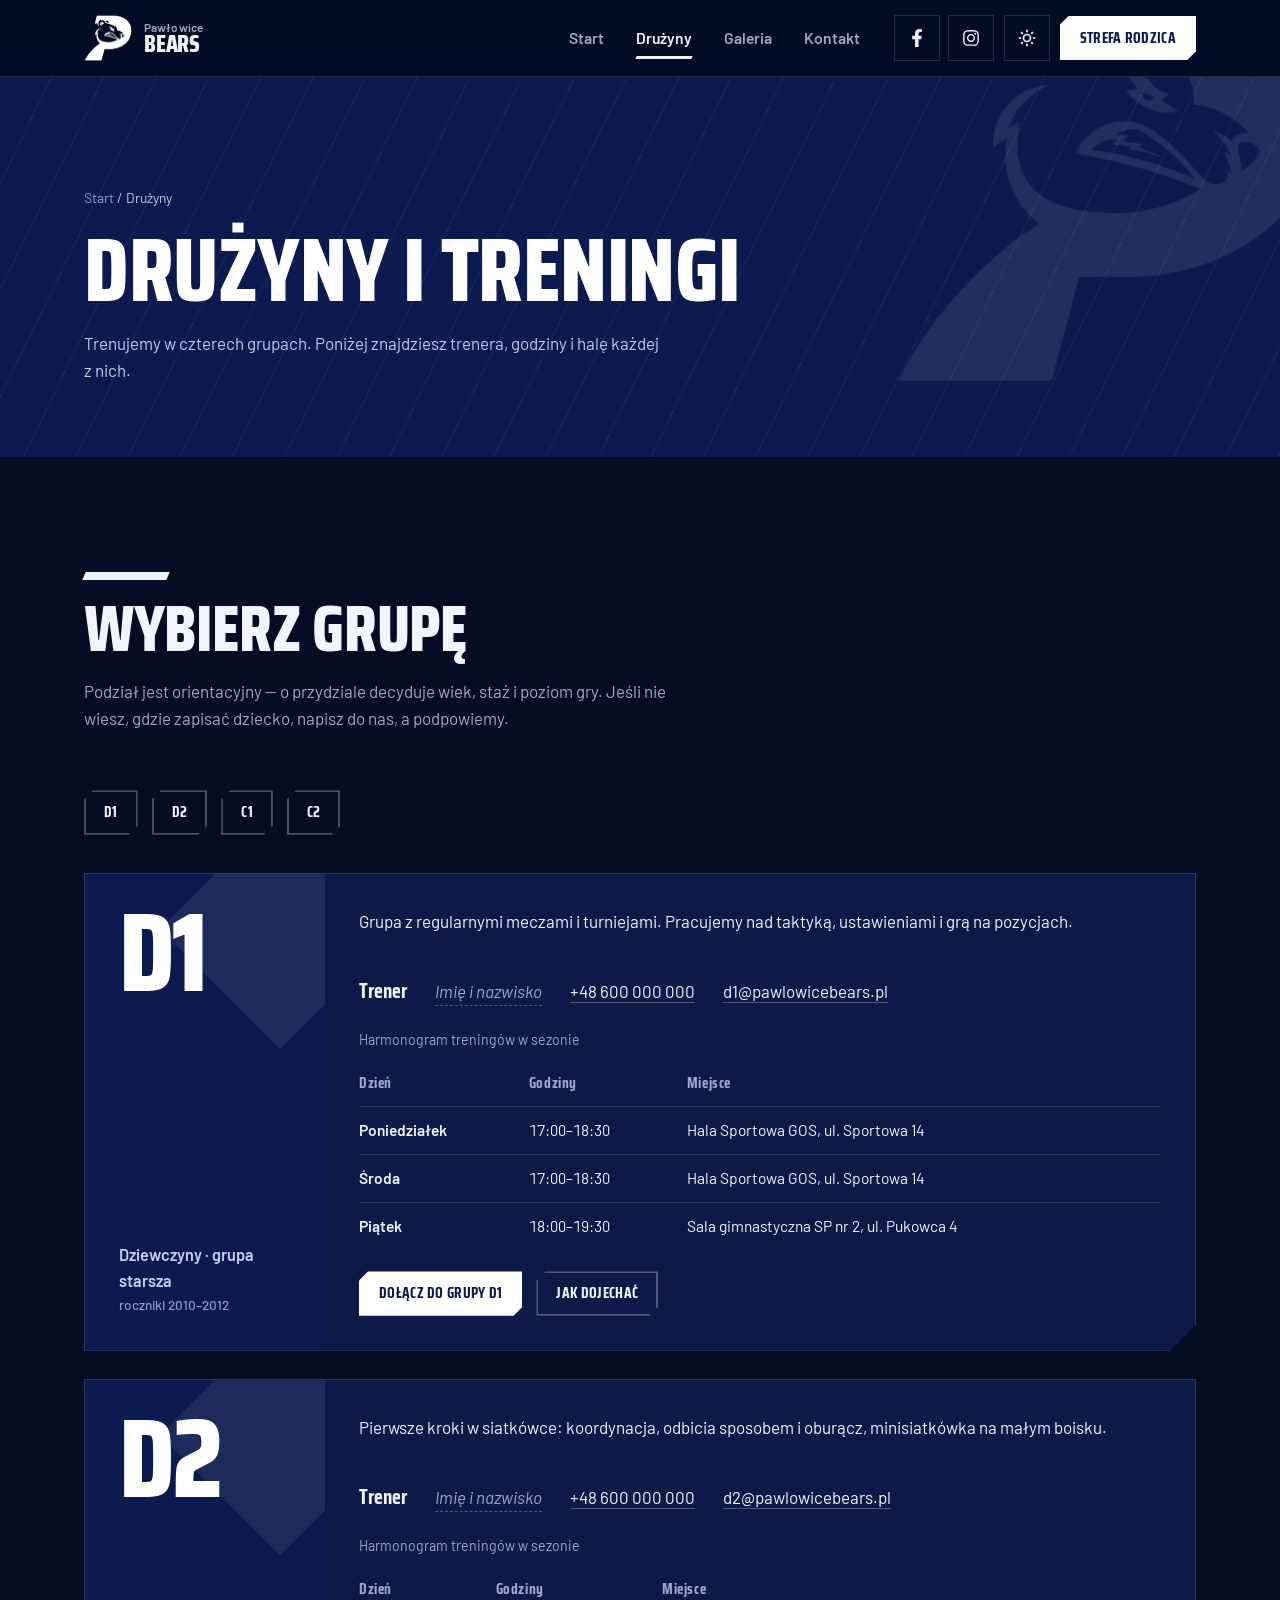
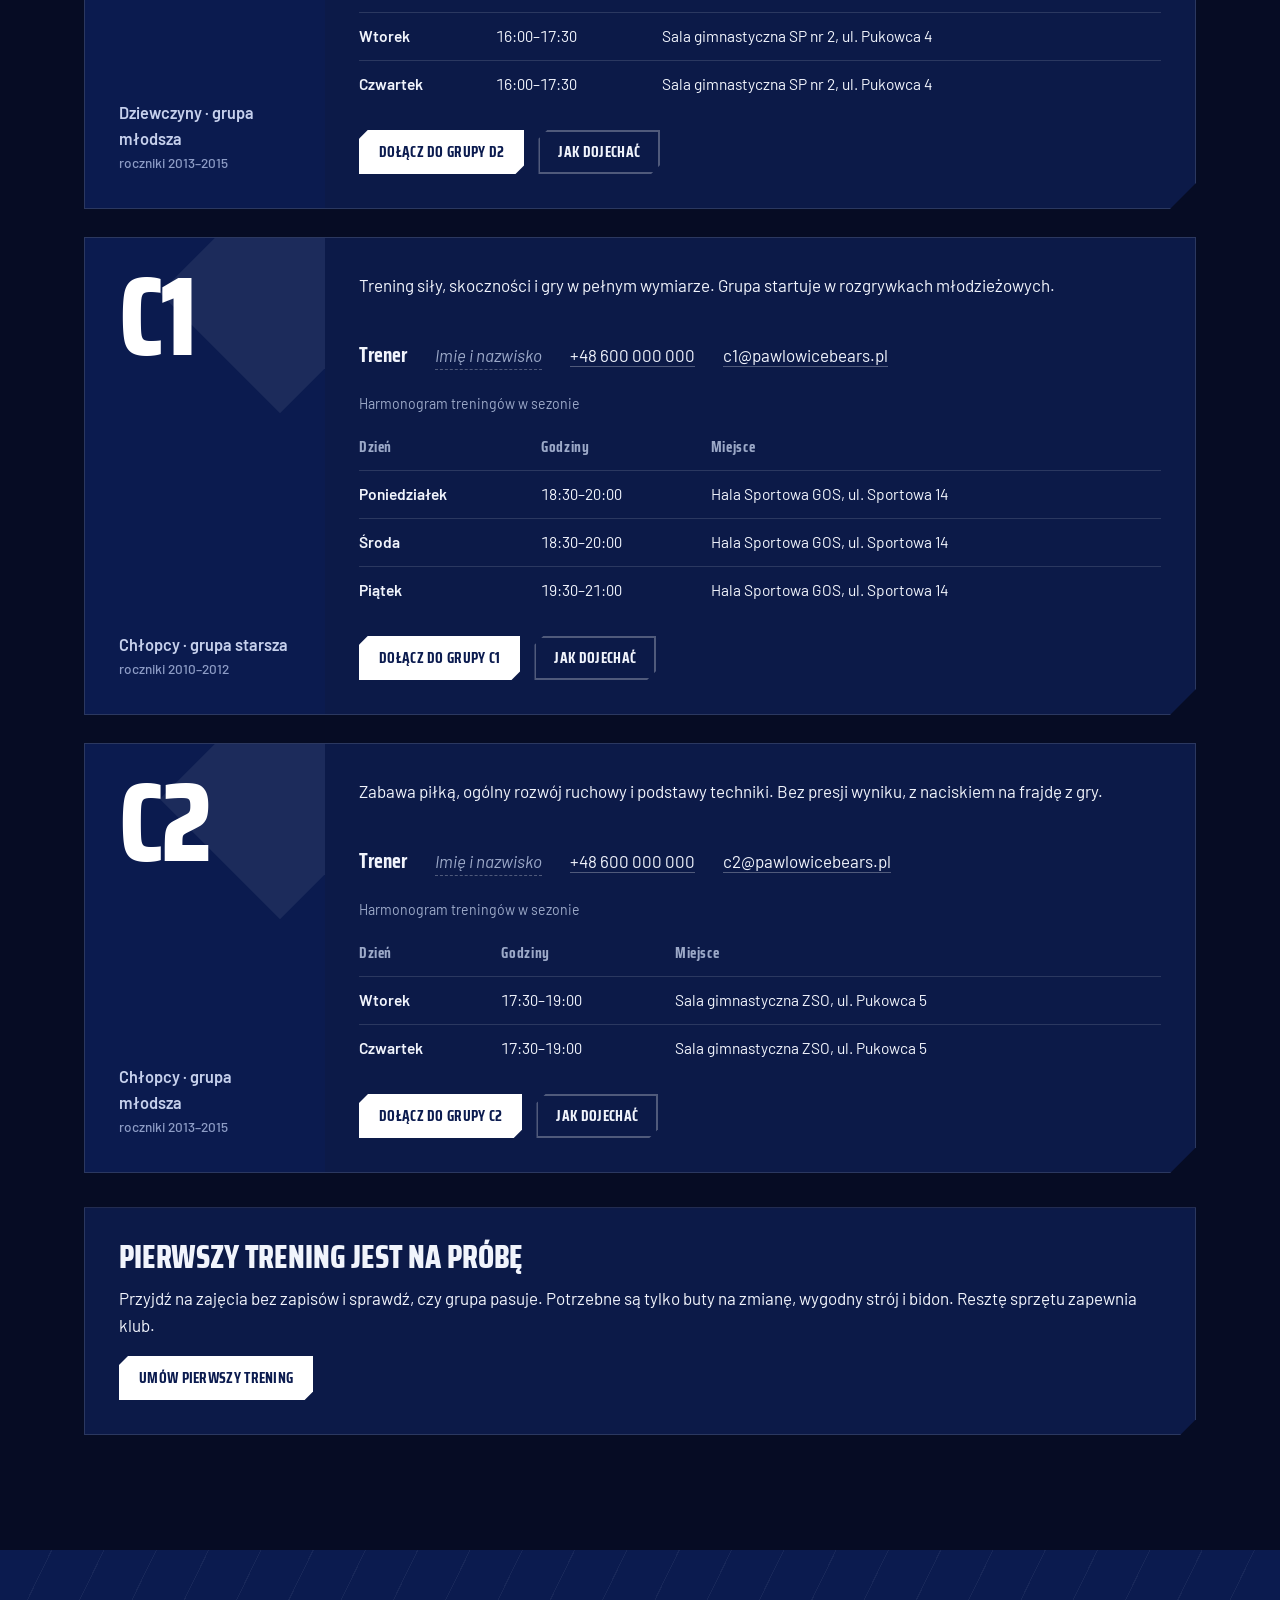
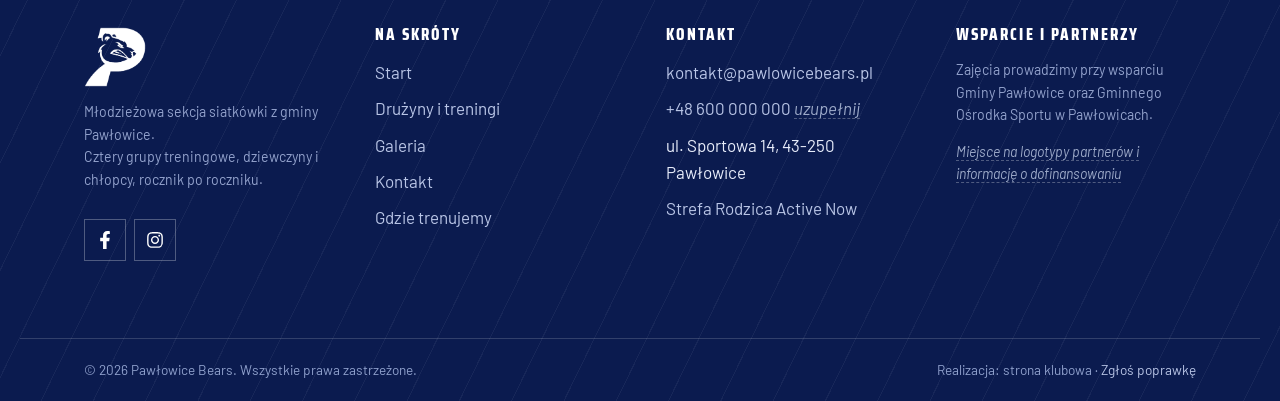
==== druzyny.html @ 210d3157 "first commit" ====
<!doctype html>
<html lang="pl" data-theme="dark">
<head>
<meta charset="utf-8">
<meta name="viewport" content="width=device-width, initial-scale=1, viewport-fit=cover">
<title>Drużyny i treningi — Pawłowice Bears</title>
<meta name="description" content="Harmonogram treningów grup D1, D2, C1 i C2 oraz kontakt do trenerów.">
<meta name="theme-color" content="#0B1B4F">
<link rel="icon" href="assets/logo-navy.png">
<link rel="preconnect" href="https://fonts.googleapis.com">
<link rel="preconnect" href="https://fonts.gstatic.com" crossorigin>
<link href="https://fonts.googleapis.com/css2?family=Saira+Condensed:wght@600;700;800&family=Barlow:wght@400;500;600;700&display=swap" rel="stylesheet">
<link rel="stylesheet" href="assets/style.css">
<script>
  /* motyw ustawiany przed renderem, żeby uniknąć mignięcia */
  try {
    var t = localStorage.getItem('bears-theme');
    document.documentElement.setAttribute('data-theme', t === 'light' ? 'light' : 'dark');
  } catch (e) {}
</script>

</head>
<body>
<a class="btn btn--solid visually-hidden" href="#tresc">Przejdź do treści</a>
<header class="topbar">
  <div class="shell topbar__in">
    <a class="brand" href="index.html">
      <img class="is-white" src="assets/logo-white.png" alt="" width="42" height="41">
      <img class="is-navy" src="assets/logo-navy.png" alt="" width="42" height="41">
      <span class="brand__name"><span>Pawłowice</span>Bears</span>
    </a>

    <nav class="nav" id="glowna-nawigacja" aria-label="Nawigacja główna">
      <a href="index.html">Start</a>
      <a href="druzyny.html" aria-current="page">Drużyny</a>
      <a href="galeria.html">Galeria</a>
      <a href="kontakt.html">Kontakt</a>
      <a class="btn btn--solid btn--sm" href="https://activenow.pl/" target="_blank" rel="noopener">Strefa Rodzica</a>
    </nav>

    <div class="topbar__tools">
      <div class="socials">
        <a href="https://www.facebook.com/pawlowicebears" aria-label="Facebook klubu" target="_blank" rel="noopener"><svg viewBox="0 0 320 512" aria-hidden="true"><path d="M279.14 288l14.22-92.66h-88.91v-60.13c0-25.35 12.42-50.06 52.24-50.06h40.42V6.26S260.43 0 225.36 0c-73.22 0-121.08 44.38-121.08 124.72v70.62H22.89V288h81.39v224h100.17V288z"/></svg></a>
        <a href="https://www.instagram.com/pawlowicebears" aria-label="Instagram klubu" target="_blank" rel="noopener"><svg viewBox="0 0 448 512" aria-hidden="true"><path d="M224.1 141c-63.6 0-114.9 51.3-114.9 114.9s51.3 114.9 114.9 114.9S339 319.5 339 255.9 287.7 141 224.1 141zm0 189.6c-41.1 0-74.7-33.5-74.7-74.7s33.5-74.7 74.7-74.7 74.7 33.5 74.7 74.7-33.6 74.7-74.7 74.7zm146.4-194.3c0 14.9-12 26.8-26.8 26.8-14.9 0-26.8-12-26.8-26.8s12-26.8 26.8-26.8 26.8 12 26.8 26.8zm76.1 27.2c-1.7-35.9-9.9-67.7-36.2-93.9-26.2-26.2-58-34.4-93.9-36.2-37-2.1-147.9-2.1-184.9 0-35.8 1.7-67.6 9.9-93.9 36.1s-34.4 58-36.2 93.9-2.1 147.9 0 184.9c1.7 35.9 9.9 67.7 36.2 93.9s58 34.4 93.9 36.2c37 2.1 147.9 2.1 184.9 0 35.9-1.7 67.7-9.9 93.9-36.226.2-26.2 34.4-58 36.2-93.9 2.1-37 2.1-147.8 0-184.8zM398.8 388c-7.8 19.6-22.9 34.7-42.6 42.6-29.5 11.7-99.5 9-132.1 9s-102.7 2.6-132.1-9c-19.6-7.8-34.7-22.9-42.6-42.6-11.7-29.5-9-99.5-9-132.1s-2.6-102.7 9-132.1c7.8-19.6 22.9-34.7 42.6-42.6 29.5-11.7 99.5-9 132.1-9s102.7-2.6 132.1 9c19.6 7.8 34.7 22.9 42.6 42.6 11.7 29.5 9 99.5 9 132.1s2.7 102.7-9 132.1z"/></svg></a>
      </div>

      <button class="theme-toggle" data-theme-toggle aria-pressed="false" aria-label="Włącz motyw jasny">
        <svg class="ico-sun" viewBox="0 0 24 24" fill="none" stroke="currentColor" stroke-width="2" aria-hidden="true">
          <circle cx="12" cy="12" r="4.2"/><path d="M12 2v3M12 19v3M2 12h3M19 12h3M4.9 4.9l2.1 2.1M17 17l2.1 2.1M19.1 4.9L17 7M7 17l-2.1 2.1"/>
        </svg>
        <svg class="ico-moon" viewBox="0 0 24 24" fill="none" stroke="currentColor" stroke-width="2" aria-hidden="true">
          <path d="M20 14.2A8.2 8.2 0 0 1 9.8 4 8.4 8.4 0 1 0 20 14.2z"/>
        </svg>
      </button>

      <!-- UZUPEŁNIJ: docelowy adres logowania klubu w Active Now -->
      <a class="btn btn--solid btn--sm" href="https://activenow.pl/" target="_blank" rel="noopener">Strefa Rodzica</a>

      <button class="burger" data-burger aria-expanded="false" aria-controls="glowna-nawigacja" aria-label="Menu">
        <span></span>
      </button>
    </div>
  </div>
</header>
<!--PAGE:start-->
<main id="tresc">

<section class="pagehead court">
  <img class="pagehead__mark" src="assets/logo-white.png" alt="" aria-hidden="true">
  <div class="shell pagehead__in">
    <p class="crumbs"><a href="index.html">Start</a> / Drużyny</p>
    <h1>Drużyny i treningi</h1>
    <p>Trenujemy w czterech grupach. Poniżej znajdziesz trenera, godziny i halę każdej z nich.</p>
  </div>
</section>

<section class="section">
  <div class="shell">
    <div class="head">
      <div class="head__bar"></div>
      <h2>Wybierz grupę</h2>
      <p>Podział jest orientacyjny — o przydziale decyduje wiek, staż i poziom gry. Jeśli nie wiesz, gdzie zapisać dziecko, napisz do nas, a podpowiemy.</p>
    </div>

    <div class="btn-row" style="margin-bottom:38px">
      <a class="btn btn--ghost btn--sm" href="#d1">D1</a>
      <a class="btn btn--ghost btn--sm" href="#d2">D2</a>
      <a class="btn btn--ghost btn--sm" href="#c1">C1</a>
      <a class="btn btn--ghost btn--sm" href="#c2">C2</a>
    </div>

<article class="team" id="d1">
  <div class="team__id">
    <span class="team__code">D1</span>
    <span class="team__who">Dziewczyny · grupa starsza<small>roczniki 2010–2012</small></span>
  </div>
  <div class="team__body">
    <p>Grupa z regularnymi meczami i turniejami. Pracujemy nad taktyką, ustawieniami i grą na pozycjach.</p>

    <div class="coach">
      <strong>Trener</strong>
      <!-- UZUPEŁNIJ: imię i nazwisko oraz dane kontaktowe trenera grupy D1 -->
      <span class="tbd">Imię i nazwisko</span>
      <a href="tel:+48600000000">+48 600 000 000</a>
      <a href="mailto:d1@pawlowicebears.pl">d1@pawlowicebears.pl</a>
    </div>

    <table class="sched">
      <caption>Harmonogram treningów w sezonie</caption>
      <thead>
        <tr><th scope="col">Dzień</th><th scope="col">Godziny</th><th scope="col">Miejsce</th></tr>
      </thead>
      <tbody>
          <tr><td>Poniedziałek</td><td>17:00–18:30</td><td>Hala Sportowa GOS, ul. Sportowa 14</td></tr>
          <tr><td>Środa</td><td>17:00–18:30</td><td>Hala Sportowa GOS, ul. Sportowa 14</td></tr>
          <tr><td>Piątek</td><td>18:00–19:30</td><td>Sala gimnastyczna SP nr 2, ul. Pukowca 4</td></tr>
      </tbody>
    </table>

    <div class="btn-row">
      <a class="btn btn--solid btn--sm" href="kontakt.html?grupa=D1#zapisy">Dołącz do grupy D1</a>
      <a class="btn btn--ghost btn--sm" href="kontakt.html#hale">Jak dojechać</a>
    </div>
  </div>
</article>

<article class="team" id="d2">
  <div class="team__id">
    <span class="team__code">D2</span>
    <span class="team__who">Dziewczyny · grupa młodsza<small>roczniki 2013–2015</small></span>
  </div>
  <div class="team__body">
    <p>Pierwsze kroki w siatkówce: koordynacja, odbicia sposobem i oburącz, minisiatkówka na małym boisku.</p>

    <div class="coach">
      <strong>Trener</strong>
      <!-- UZUPEŁNIJ: imię i nazwisko oraz dane kontaktowe trenera grupy D2 -->
      <span class="tbd">Imię i nazwisko</span>
      <a href="tel:+48600000000">+48 600 000 000</a>
      <a href="mailto:d2@pawlowicebears.pl">d2@pawlowicebears.pl</a>
    </div>

    <table class="sched">
      <caption>Harmonogram treningów w sezonie</caption>
      <thead>
        <tr><th scope="col">Dzień</th><th scope="col">Godziny</th><th scope="col">Miejsce</th></tr>
      </thead>
      <tbody>
          <tr><td>Wtorek</td><td>16:00–17:30</td><td>Sala gimnastyczna SP nr 2, ul. Pukowca 4</td></tr>
          <tr><td>Czwartek</td><td>16:00–17:30</td><td>Sala gimnastyczna SP nr 2, ul. Pukowca 4</td></tr>
      </tbody>
    </table>

    <div class="btn-row">
      <a class="btn btn--solid btn--sm" href="kontakt.html?grupa=D2#zapisy">Dołącz do grupy D2</a>
      <a class="btn btn--ghost btn--sm" href="kontakt.html#hale">Jak dojechać</a>
    </div>
  </div>
</article>

<article class="team" id="c1">
  <div class="team__id">
    <span class="team__code">C1</span>
    <span class="team__who">Chłopcy · grupa starsza<small>roczniki 2010–2012</small></span>
  </div>
  <div class="team__body">
    <p>Trening siły, skoczności i gry w pełnym wymiarze. Grupa startuje w rozgrywkach młodzieżowych.</p>

    <div class="coach">
      <strong>Trener</strong>
      <!-- UZUPEŁNIJ: imię i nazwisko oraz dane kontaktowe trenera grupy C1 -->
      <span class="tbd">Imię i nazwisko</span>
      <a href="tel:+48600000000">+48 600 000 000</a>
      <a href="mailto:c1@pawlowicebears.pl">c1@pawlowicebears.pl</a>
    </div>

    <table class="sched">
      <caption>Harmonogram treningów w sezonie</caption>
      <thead>
        <tr><th scope="col">Dzień</th><th scope="col">Godziny</th><th scope="col">Miejsce</th></tr>
      </thead>
      <tbody>
          <tr><td>Poniedziałek</td><td>18:30–20:00</td><td>Hala Sportowa GOS, ul. Sportowa 14</td></tr>
          <tr><td>Środa</td><td>18:30–20:00</td><td>Hala Sportowa GOS, ul. Sportowa 14</td></tr>
          <tr><td>Piątek</td><td>19:30–21:00</td><td>Hala Sportowa GOS, ul. Sportowa 14</td></tr>
      </tbody>
    </table>

    <div class="btn-row">
      <a class="btn btn--solid btn--sm" href="kontakt.html?grupa=C1#zapisy">Dołącz do grupy C1</a>
      <a class="btn btn--ghost btn--sm" href="kontakt.html#hale">Jak dojechać</a>
    </div>
  </div>
</article>

<article class="team" id="c2">
  <div class="team__id">
    <span class="team__code">C2</span>
    <span class="team__who">Chłopcy · grupa młodsza<small>roczniki 2013–2015</small></span>
  </div>
  <div class="team__body">
    <p>Zabawa piłką, ogólny rozwój ruchowy i podstawy techniki. Bez presji wyniku, z naciskiem na frajdę z gry.</p>

    <div class="coach">
      <strong>Trener</strong>
      <!-- UZUPEŁNIJ: imię i nazwisko oraz dane kontaktowe trenera grupy C2 -->
      <span class="tbd">Imię i nazwisko</span>
      <a href="tel:+48600000000">+48 600 000 000</a>
      <a href="mailto:c2@pawlowicebears.pl">c2@pawlowicebears.pl</a>
    </div>

    <table class="sched">
      <caption>Harmonogram treningów w sezonie</caption>
      <thead>
        <tr><th scope="col">Dzień</th><th scope="col">Godziny</th><th scope="col">Miejsce</th></tr>
      </thead>
      <tbody>
          <tr><td>Wtorek</td><td>17:30–19:00</td><td>Sala gimnastyczna ZSO, ul. Pukowca 5</td></tr>
          <tr><td>Czwartek</td><td>17:30–19:00</td><td>Sala gimnastyczna ZSO, ul. Pukowca 5</td></tr>
      </tbody>
    </table>

    <div class="btn-row">
      <a class="btn btn--solid btn--sm" href="kontakt.html?grupa=C2#zapisy">Dołącz do grupy C2</a>
      <a class="btn btn--ghost btn--sm" href="kontakt.html#hale">Jak dojechać</a>
    </div>
  </div>
</article>

    <div class="card" style="margin-top:34px">
      <h3>Pierwszy trening jest na próbę</h3>
      <p>Przyjdź na zajęcia bez zapisów i sprawdź, czy grupa pasuje. Potrzebne są tylko buty na zmianę, wygodny strój i bidon. Resztę sprzętu zapewnia klub.</p>
      <div class="btn-row" style="margin-top:6px">
        <a class="btn btn--solid btn--sm" href="kontakt.html#zapisy">Umów pierwszy trening</a>
      </div>
    </div>
  </div>
</section>

</main>
<!--PAGE:end-->
<footer class="foot court">
  <div class="shell foot__in">
    <div class="foot__brand">
      <img src="assets/logo-white.png" alt="Logo Pawłowice Bears" width="62" height="60">
      <p class="foot__note">Młodzieżowa sekcja siatkówki z gminy Pawłowice.<br>Cztery grupy treningowe, dziewczyny i chłopcy, rocznik po roczniku.</p>
      <div class="socials">
        <a href="https://www.facebook.com/pawlowicebears" aria-label="Facebook klubu" target="_blank" rel="noopener"><svg viewBox="0 0 320 512" aria-hidden="true"><path d="M279.14 288l14.22-92.66h-88.91v-60.13c0-25.35 12.42-50.06 52.24-50.06h40.42V6.26S260.43 0 225.36 0c-73.22 0-121.08 44.38-121.08 124.72v70.62H22.89V288h81.39v224h100.17V288z"/></svg></a>
        <a href="https://www.instagram.com/pawlowicebears" aria-label="Instagram klubu" target="_blank" rel="noopener"><svg viewBox="0 0 448 512" aria-hidden="true"><path d="M224.1 141c-63.6 0-114.9 51.3-114.9 114.9s51.3 114.9 114.9 114.9S339 319.5 339 255.9 287.7 141 224.1 141zm0 189.6c-41.1 0-74.7-33.5-74.7-74.7s33.5-74.7 74.7-74.7 74.7 33.5 74.7 74.7-33.6 74.7-74.7 74.7zm146.4-194.3c0 14.9-12 26.8-26.8 26.8-14.9 0-26.8-12-26.8-26.8s12-26.8 26.8-26.8 26.8 12 26.8 26.8zm76.1 27.2c-1.7-35.9-9.9-67.7-36.2-93.9-26.2-26.2-58-34.4-93.9-36.2-37-2.1-147.9-2.1-184.9 0-35.8 1.7-67.6 9.9-93.9 36.1s-34.4 58-36.2 93.9-2.1 147.9 0 184.9c1.7 35.9 9.9 67.7 36.2 93.9s58 34.4 93.9 36.2c37 2.1 147.9 2.1 184.9 0 35.9-1.7 67.7-9.9 93.9-36.226.2-26.2 34.4-58 36.2-93.9 2.1-37 2.1-147.8 0-184.8zM398.8 388c-7.8 19.6-22.9 34.7-42.6 42.6-29.5 11.7-99.5 9-132.1 9s-102.7 2.6-132.1-9c-19.6-7.8-34.7-22.9-42.6-42.6-11.7-29.5-9-99.5-9-132.1s-2.6-102.7 9-132.1c7.8-19.6 22.9-34.7 42.6-42.6 29.5-11.7 99.5-9 132.1-9s102.7-2.6 132.1 9c19.6 7.8 34.7 22.9 42.6 42.6 11.7 29.5 9 99.5 9 132.1s2.7 102.7-9 132.1z"/></svg></a>
      </div>
    </div>

    <div>
      <h4>Na skróty</h4>
      <ul>
        <li><a href="index.html">Start</a></li>
        <li><a href="druzyny.html">Drużyny i treningi</a></li>
        <li><a href="galeria.html">Galeria</a></li>
        <li><a href="kontakt.html">Kontakt</a></li>
        <li><a href="kontakt.html#hale">Gdzie trenujemy</a></li>
      </ul>
    </div>

    <div>
      <h4>Kontakt</h4>
      <ul>
        <li><a href="mailto:kontakt@pawlowicebears.pl">kontakt@pawlowicebears.pl</a></li>
        <li><a href="tel:+48600000000">+48 600 000 000</a> <span class="tbd">uzupełnij</span></li>
        <li>ul. Sportowa 14, 43-250 Pawłowice</li>
        <li><a href="https://activenow.pl/" target="_blank" rel="noopener">Strefa Rodzica Active&nbsp;Now</a></li>
      </ul>
    </div>

    <div>
      <h4>Wsparcie i partnerzy</h4>
      <p class="foot__note">
        Zajęcia prowadzimy przy wsparciu Gminy Pawłowice oraz Gminnego Ośrodka Sportu w Pawłowicach.
      </p>
      <p class="foot__note"><span class="tbd">Miejsce na logotypy partnerów i informację o dofinansowaniu</span></p>
    </div>
  </div>

  <div class="shell foot__bar">
    <span>© <span data-rok>2026</span> Pawłowice Bears. Wszystkie prawa zastrzeżone.</span>
    <span>Realizacja: strona klubowa · <a href="kontakt.html">Zgłoś poprawkę</a></span>
  </div>
</footer>

<script src="assets/app.js"></script>
</body>
</html>
---- assets/style.css ----
/* ============================================================
   PAWŁOWICE BEARS — arkusz stylów
   Motyw: granat / biel / srebro. Domyślnie ciemny.
   ============================================================ */

/* --- 1. Tokeny ------------------------------------------------ */
:root {
  /* marka */
  --navy:        #0B1B4F;
  --navy-deep:   #060C24;
  --navy-mid:    #0E2160;
  --silver:      #C3CBDD;
  --white:       #FFFFFF;

  /* motyw ciemny (domyślny) */
  --bg:          #060C24;
  --bg-alt:      #08102F;
  --panel:       #0C1A48;
  --panel-2:     #102055;
  --text:        #F1F4FC;
  --muted:       #9CA9C8;
  --line:        rgba(255,255,255,.13);
  --line-strong: rgba(255,255,255,.28);
  --btn-fill:    #FFFFFF;
  --btn-ink:     #0B1B4F;
  --shadow:      0 24px 60px -28px rgba(0,0,0,.85);
  --logo-navy:   none;
  --logo-white:  block;

  /* typografia */
  --display: "Saira Condensed", "Arial Narrow", system-ui, sans-serif;
  --body:    "Barlow", system-ui, -apple-system, "Segoe UI", sans-serif;

  /* geometria — ostre kąty */
  --notch: 16px;
  --rail: clamp(18px, 5vw, 64px);
  --maxw: 1240px;
}

html[data-theme="light"] {
  --bg:          #EEF1F8;
  --bg-alt:      #FFFFFF;
  --panel:       #FFFFFF;
  --panel-2:     #F5F7FC;
  --text:        #0B1B4F;
  --muted:       #566288;
  --line:        rgba(11,27,79,.14);
  --line-strong: rgba(11,27,79,.34);
  --btn-fill:    #0B1B4F;
  --btn-ink:     #FFFFFF;
  --shadow:      0 22px 50px -30px rgba(11,27,79,.45);
  --logo-navy:   block;
  --logo-white:  none;
}

/* --- 2. Reset -------------------------------------------------- */
*, *::before, *::after { box-sizing: border-box; }
html { -webkit-text-size-adjust: 100%; scroll-behavior: smooth; scroll-padding-top: calc(86px + env(safe-area-inset-top, 0px)); }
body {
  margin: 0;
  background: var(--bg);
  color: var(--text);
  font-family: var(--body);
  font-size: 17px;
  line-height: 1.6;
  overflow-x: hidden;
  transition: background-color .35s ease, color .35s ease;
}
img { max-width: 100%; display: block; }
a { color: inherit; }
button { font: inherit; color: inherit; }
figure, blockquote, dl, dd { margin: 0; }
h1, h2, h3, h4 {
  font-family: var(--display);
  font-weight: 800;
  line-height: .95;
  letter-spacing: -.005em;
  text-transform: uppercase;
  margin: 0;
}
h1 { font-size: clamp(3.1rem, 11vw, 8.2rem); }
h2 { font-size: clamp(2.2rem, 6vw, 4.1rem); }
h3 { font-size: clamp(1.4rem, 3vw, 2rem); }
p  { margin: 0 0 1em; }
:focus-visible {
  outline: 3px solid var(--text);
  outline-offset: 3px;
}

/* --- 3. Pomocnicze ---------------------------------------------- */
.shell { width: 100%; max-width: var(--maxw); margin-inline: auto; padding-inline: var(--rail); }
.section { padding-block: clamp(64px, 9vw, 130px); position: relative; }
.section--alt { background: var(--bg-alt); }
.lede { font-size: clamp(1.05rem, 1.7vw, 1.25rem); color: var(--muted); max-width: 62ch; }
.muted { color: var(--muted); }
.visually-hidden {
  position: absolute; width: 1px; height: 1px; overflow: hidden;
  clip: rect(0 0 0 0); clip-path: inset(50%); white-space: nowrap;
}
/* dane do uzupełnienia przez klub */
.tbd {
  color: var(--muted);
  border-bottom: 1px dashed var(--line-strong);
  font-style: italic;
}

/* nagłówek sekcji z ukośną belką */
.head { display: grid; gap: 18px; margin-bottom: clamp(32px, 5vw, 58px); }
.head__bar {
  width: 84px; height: 8px; background: var(--text);
  transform: skewX(-24deg);
}
.head p { max-width: 60ch; color: var(--muted); margin: 0; }

/* siatka linii boiska jako tło */
.court::before {
  content: ""; position: absolute; inset: 0; pointer-events: none;
  background-image: repeating-linear-gradient(
    116deg, transparent 0 46px, currentColor 46px 47px);
  opacity: .055;
}

/* --- 4. Przyciski ------------------------------------------------ */
.btn {
  --notch: 13px;
  display: inline-flex; align-items: center; gap: .6em;
  padding: 15px 30px;
  font-family: var(--display); font-weight: 700; font-size: 1.05rem;
  text-transform: uppercase; letter-spacing: .02em;
  text-decoration: none; cursor: pointer; border: 0;
  clip-path: polygon(var(--notch) 0, 100% 0, 100% calc(100% - var(--notch)), calc(100% - var(--notch)) 100%, 0 100%, 0 var(--notch));
  transition: transform .18s ease, background-color .18s ease, color .18s ease;
}
.btn:hover { transform: translateY(-2px); }
.btn--solid { background: var(--btn-fill); color: var(--btn-ink); }
.btn--solid:hover { background: var(--silver); }
.btn--ghost { background: transparent; color: var(--text); box-shadow: inset 0 0 0 2px var(--line-strong); }
.btn--ghost:hover { box-shadow: inset 0 0 0 2px var(--text); }
.btn--sm { --notch: 9px; padding: 10px 20px; font-size: .95rem; }
.btn-row { display: flex; flex-wrap: wrap; gap: 14px; }

/* --- 5. Nagłówek strony ------------------------------------------ */
.topbar {
  position: sticky; top: 0; z-index: 60;
  background: color-mix(in srgb, var(--bg) 82%, transparent);
  backdrop-filter: blur(14px) saturate(140%);
  border-bottom: 1px solid var(--line);
  padding-top: env(safe-area-inset-top, 0px);
}
.topbar__in {
  display: flex; align-items: center; gap: 20px;
  min-height: 76px;
}
.brand { display: flex; align-items: center; gap: 12px; text-decoration: none; margin-right: auto; }
.brand img { width: 48px; height: auto; }
.brand img.is-navy  { display: var(--logo-navy); }
.brand img.is-white { display: var(--logo-white); }
.brand__name {
  font-family: var(--display); font-weight: 800; text-transform: uppercase;
  font-size: 1.5rem; line-height: .85; letter-spacing: -.01em;
}
.brand__name span {
  display: block; font-family: var(--body); font-weight: 600;
  font-size: .74rem; letter-spacing: .01em; text-transform: none; color: var(--muted);
  margin-bottom: 2px;
}

.nav { display: flex; align-items: center; gap: 4px; }
.nav .btn { display: none; }
.nav a {
  position: relative; padding: 10px 14px; text-decoration: none;
  font-weight: 600; font-size: .98rem; color: var(--muted);
  transition: color .18s ease;
}
.nav a:hover { color: var(--text); }
.nav a[aria-current="page"] { color: var(--text); }
.nav a[aria-current="page"]::after {
  content: ""; position: absolute; left: 14px; right: 14px; bottom: 2px;
  height: 3px; background: var(--text); transform: skewX(-24deg);
}
.topbar__tools { display: flex; align-items: center; gap: 10px; }

.theme-toggle {
  width: 46px; height: 46px; display: grid; place-items: center;
  background: transparent; border: 1px solid var(--line); cursor: pointer;
  transition: border-color .2s ease, transform .2s ease;
}
.theme-toggle:hover { border-color: var(--line-strong); transform: rotate(-12deg); }
.theme-toggle svg { width: 20px; height: 20px; }
.theme-toggle .ico-sun  { display: var(--logo-white); }
.theme-toggle .ico-moon { display: var(--logo-navy); }

.burger {
  display: none; width: 46px; height: 46px; place-items: center;
  background: transparent; border: 1px solid var(--line); cursor: pointer;
}
.burger span { display: block; width: 20px; height: 2px; background: var(--text); box-shadow: 0 -6px 0 var(--text), 0 6px 0 var(--text); }

/* --- 6. Hero ------------------------------------------------------ */
.hero { position: relative; overflow: hidden; background: var(--navy-deep); color: #F1F4FC; }
html[data-theme="light"] .hero { background: var(--navy); }
.hero__media { position: absolute; inset: 0; }
/* Podmień na własne zdjęcie: dodaj do .hero__photo → background-image: url('assets/hero.jpg'); */
.hero__photo {
  position: absolute; inset: 0;
  background: radial-gradient(120% 90% at 78% 10%, #1B3A8F 0%, #0B1B4F 42%, #050A1E 100%);
  background-size: cover; background-position: center;
}
.hero__grid {
  position: absolute; inset: 0; opacity: .3;
  background-image:
    repeating-linear-gradient(116deg, transparent 0 58px, rgba(255,255,255,.35) 58px 59px),
    repeating-linear-gradient(26deg,  transparent 0 58px, rgba(255,255,255,.14) 58px 59px);
  mask-image: linear-gradient(200deg, #000 5%, transparent 68%);
}
.hero__mark {
  position: absolute; right: -6%; bottom: -14%; width: min(58vw, 660px);
  opacity: .1; pointer-events: none; filter: saturate(0);
}
.hero__veil {
  position: absolute; inset: 0;
  background: linear-gradient(88deg, rgba(5,10,30,.94) 8%, rgba(5,10,30,.62) 48%, rgba(5,10,30,.2) 100%);
}
.hero__in {
  position: relative; z-index: 2;
  padding-block: clamp(96px, 16vh, 190px) clamp(60px, 9vh, 110px);
  display: grid; gap: 30px;
}
.hero h1 { color: #fff; text-shadow: 0 10px 40px rgba(0,0,0,.4); }
.hero h1 em { font-style: normal; display: block; }
.hero__sub { font-size: clamp(1.05rem, 2vw, 1.4rem); color: #CBD4EC; max-width: 46ch; margin: 0; }
.hero .btn--ghost { color: #fff; box-shadow: inset 0 0 0 2px rgba(255,255,255,.4); }
.hero .btn--ghost:hover { box-shadow: inset 0 0 0 2px #fff; }
.hero .btn--solid { background: #fff; color: var(--navy); }

.hero__facts {
  display: flex; flex-wrap: wrap; gap: clamp(20px, 5vw, 64px);
  margin-top: clamp(18px, 4vw, 46px);
  padding-top: 26px; border-top: 1px solid rgba(255,255,255,.2);
}
.fact b {
  display: block; font-family: var(--display); font-weight: 800;
  font-size: clamp(2rem, 4.4vw, 3rem); line-height: 1; color: #fff;
}
.fact span { font-size: .9rem; color: #A9B6D8; }

/* pas pod hero — przewijany tekst */
.ticker {
  background: var(--text); color: var(--bg);
  overflow: hidden; padding-block: 11px;
  font-family: var(--display); font-weight: 700; text-transform: uppercase;
  letter-spacing: .12em; font-size: .95rem;
}
.ticker__track { display: flex; gap: 46px; width: max-content; animation: slide 34s linear infinite; }
@keyframes slide { to { transform: translateX(-50%); } }
@media (prefers-reduced-motion: reduce) { .ticker__track { animation: none; } }

/* --- 7. Karty / siatki -------------------------------------------- */
.grid { display: grid; gap: clamp(16px, 2vw, 24px); }
.grid--3 { grid-template-columns: repeat(auto-fit, minmax(270px, 1fr)); }
.grid--2 { grid-template-columns: repeat(auto-fit, minmax(320px, 1fr)); }

.card {
  background: var(--panel); border: 1px solid var(--line);
  padding: clamp(24px, 3vw, 34px);
  clip-path: polygon(0 0, 100% 0, 100% calc(100% - var(--notch)), calc(100% - var(--notch)) 100%, 0 100%);
}
.card h3 { margin-bottom: 12px; }
.card p:last-child { margin-bottom: 0; }
.card__no {
  font-family: var(--display); font-weight: 800; font-size: 1.1rem;
  color: var(--muted); display: block; margin-bottom: 14px;
}

/* kafelki skrótów */
.tiles { display: grid; gap: 2px; grid-template-columns: repeat(auto-fit, minmax(260px, 1fr)); background: var(--line); border: 1px solid var(--line); }
.tile {
  background: var(--panel); padding: clamp(26px, 3vw, 40px);
  text-decoration: none; display: grid; gap: 10px; align-content: start;
  transition: background-color .2s ease;
}
.tile:hover { background: var(--panel-2); }
.tile h3 { font-size: 1.5rem; }
.tile span { color: var(--muted); font-size: .97rem; }
.tile b { font-family: var(--display); font-weight: 700; letter-spacing: .04em; font-size: .95rem; }

/* --- 8. Drużyny ---------------------------------------------------- */
.team {
  border: 1px solid var(--line); background: var(--panel);
  display: grid; grid-template-columns: 240px 1fr;
  margin-bottom: clamp(18px, 2.4vw, 28px);
  clip-path: polygon(0 0, 100% 0, 100% calc(100% - 26px), calc(100% - 26px) 100%, 0 100%);
}
.team__id {
  background: var(--navy); color: #fff;
  padding: clamp(24px, 3vw, 34px);
  display: grid; align-content: space-between; gap: 22px; position: relative; overflow: hidden;
}
.team__code {
  font-family: var(--display); font-weight: 800; font-size: clamp(4.4rem, 9vw, 7rem);
  line-height: .8; letter-spacing: -.03em; position: relative; z-index: 2;
}
.team__who { font-weight: 600; font-size: 1.02rem; color: #C6D0EC; position: relative; z-index: 2; }
.team__who small { display: block; color: #8E9DC6; font-weight: 500; }
.team__id::after {
  content: ""; position: absolute; right: -40px; top: -30px; width: 170px; height: 170px;
  background: rgba(255,255,255,.07); transform: rotate(45deg);
}
.team__body { padding: clamp(24px, 3vw, 34px); display: grid; gap: 22px; align-content: start; }
.coach { display: flex; flex-wrap: wrap; gap: 10px 28px; align-items: baseline; }
.coach strong { font-family: var(--display); font-size: 1.3rem; font-weight: 700; }
.coach a { color: var(--text); text-decoration-color: var(--line-strong); text-underline-offset: 4px; }

table.sched { width: 100%; border-collapse: collapse; font-size: .97rem; }
table.sched caption { text-align: left; color: var(--muted); font-size: .88rem; padding-bottom: 8px; }
table.sched th, table.sched td { text-align: left; padding: 11px 14px 11px 0; border-bottom: 1px solid var(--line); }
table.sched th { font-family: var(--display); font-weight: 700; font-size: .95rem; letter-spacing: .04em; color: var(--muted); }
table.sched td:first-child { font-weight: 600; white-space: nowrap; }
table.sched td:nth-child(2) { font-variant-numeric: tabular-nums; white-space: nowrap; }
table.sched tr:last-child td { border-bottom: 0; }

/* --- 9. Galeria ---------------------------------------------------- */
.filters { display: flex; flex-wrap: wrap; gap: 10px; margin-bottom: 30px; }
.filters button {
  padding: 10px 22px; background: transparent; cursor: pointer;
  border: 1px solid var(--line); color: var(--muted);
  font-family: var(--display); font-weight: 700; letter-spacing: .05em;
  text-transform: uppercase; font-size: .92rem;
  transition: color .18s, border-color .18s, background-color .18s;
}
.filters button:hover { color: var(--text); border-color: var(--line-strong); }
.filters button[aria-pressed="true"] { background: var(--text); color: var(--bg); border-color: var(--text); }

.gallery { display: grid; grid-template-columns: repeat(auto-fill, minmax(226px, 1fr)); gap: 12px; }
.shot {
  position: relative; padding: 0; border: 0; cursor: zoom-in; background: var(--panel);
  aspect-ratio: 4 / 3; overflow: hidden; display: block;
}
.shot img, .shot svg { width: 100%; height: 100%; object-fit: cover; transition: transform .5s cubic-bezier(.2,.7,.3,1); }
.shot:hover img, .shot:hover svg { transform: scale(1.05); }
.shot figcaption {
  position: absolute; left: 0; right: 0; bottom: 0; padding: 26px 16px 13px;
  background: linear-gradient(transparent, rgba(4,9,26,.9));
  color: #fff; font-size: .9rem; text-align: left;
}
.shot[hidden] { display: none; }
.shot:focus-visible { outline: 3px solid var(--text); outline-offset: 3px; }

.lightbox {
  position: fixed; inset: 0; z-index: 120; display: none;
  background: rgba(3,7,22,.97); backdrop-filter: blur(6px);
  padding: clamp(14px, 4vw, 56px); place-items: center;
}
.lightbox.is-open { display: grid; }
.lightbox__box { width: min(1080px, 88vw); }
.lightbox__frame { width: 100%; max-height: 78vh; display: grid; }
.lightbox__frame img, .lightbox__frame svg { width: 100%; height: auto; max-height: 76vh; object-fit: contain; }
.lightbox__cap { color: #D6DEF4; padding-top: 16px; font-size: .95rem; text-align: center; margin: 0; }
.lightbox button {
  position: absolute; background: transparent; border: 1px solid rgba(255,255,255,.3);
  color: #fff; width: 52px; height: 52px; cursor: pointer; font-size: 1.5rem; line-height: 1;
}
.lightbox button:hover { background: rgba(255,255,255,.12); }
.lb-close { top: clamp(14px, 3vw, 30px); right: clamp(14px, 3vw, 30px); }
.lb-prev { left: clamp(10px, 2vw, 26px); top: 50%; transform: translateY(-50%); }
.lb-next { right: clamp(10px, 2vw, 26px); top: 50%; transform: translateY(-50%); }

/* --- 10. Kontakt --------------------------------------------------- */
.contact-grid { display: grid; grid-template-columns: repeat(auto-fit, minmax(300px, 1fr)); gap: clamp(20px, 3vw, 40px); align-items: start; }
.info-list { list-style: none; margin: 0; padding: 0; display: grid; gap: 2px; }
.info-list li { background: var(--panel); border: 1px solid var(--line); padding: 20px 22px; display: grid; gap: 4px; }
.info-list b { font-family: var(--display); font-weight: 700; font-size: 1.05rem; letter-spacing: .03em; }
.info-list a { text-decoration: none; }
.info-list a:hover { text-decoration: underline; text-underline-offset: 4px; }

.venue { border: 1px solid var(--line); background: var(--panel); padding: clamp(22px, 2.6vw, 30px); display: grid; gap: 10px; }
.venue h3 { font-size: 1.35rem; }
.venue address { font-style: normal; color: var(--muted); }
.venue__tag { font-family: var(--display); font-weight: 700; font-size: .85rem; letter-spacing: .1em; color: var(--muted); }
.venue__map { justify-self: start; font-weight: 600; text-underline-offset: 5px; }

.map-frame { border: 1px solid var(--line); background: var(--panel-2); min-height: 380px; display: grid; }
.map-frame iframe { width: 100%; height: 100%; min-height: 380px; border: 0; display: block; }

form.klub { display: grid; gap: 18px; }
.field { display: grid; gap: 7px; }
.field label { font-family: var(--display); font-weight: 700; font-size: .95rem; letter-spacing: .05em; }
.field input, .field select, .field textarea {
  font: inherit; color: var(--text); background: var(--bg-alt);
  border: 1px solid var(--line); padding: 13px 15px; width: 100%;
}
.field input:focus, .field select:focus, .field textarea:focus { outline: 2px solid var(--text); outline-offset: 1px; }
.field textarea { min-height: 150px; resize: vertical; }
.field--row { display: grid; grid-template-columns: 1fr 1fr; gap: 18px; }
.field small { color: var(--muted); font-size: .85rem; }
.form-note { padding: 14px 16px; border-left: 3px solid var(--text); background: var(--panel-2); font-size: .95rem; }
.form-note[hidden] { display: none; }

.activenow { border: 1px solid var(--line-strong); background: var(--panel); padding: clamp(26px, 3.5vw, 46px); display: grid; gap: 20px; }
.activenow__slot {
  min-height: 220px; border: 2px dashed var(--line-strong); display: grid; place-items: center;
  text-align: center; padding: 30px; color: var(--muted);
}

/* --- 11. Stopka ---------------------------------------------------- */
.foot { background: var(--navy); color: #E7ECFA; position: relative; overflow: hidden; }
html[data-theme="light"] .foot { color: #E7ECFA; }
.foot__in { position: relative; z-index: 2; display: grid; gap: clamp(32px, 4vw, 52px); padding-block: clamp(50px, 6vw, 80px); grid-template-columns: repeat(auto-fit, minmax(210px, 1fr)); }
.foot h4 { font-family: var(--display); font-size: 1.05rem; letter-spacing: .12em; text-transform: uppercase; margin: 0 0 16px; color: #fff; }
.foot ul { list-style: none; margin: 0; padding: 0; display: grid; gap: 9px; }
.foot a { color: #B9C5E6; text-decoration: none; }
.foot a:hover { color: #fff; text-decoration: underline; text-underline-offset: 4px; }
.foot__brand { display: grid; gap: 14px; }
.foot__brand img { width: 62px; }
.foot__note { font-size: .88rem; color: #93A2CC; line-height: 1.6; }
.foot__bar {
  border-top: 1px solid rgba(255,255,255,.16);
  padding-top: 20px; padding-bottom: calc(20px + env(safe-area-inset-bottom, 0px));
  display: flex; flex-wrap: wrap; gap: 12px 26px; justify-content: space-between;
  font-size: .85rem; color: #8FA0CC; position: relative; z-index: 2;
}
.socials { display: flex; gap: 8px; }
.socials a {
  width: 42px; height: 42px; display: grid; place-items: center;
  border: 1px solid rgba(255,255,255,.28); color: #fff;
  transition: background-color .2s ease;
}
.socials a:hover { background: rgba(255,255,255,.15); }
.socials svg { width: 18px; height: 18px; fill: currentColor; }
.topbar .socials a { border-color: var(--line); color: var(--text); width: 46px; height: 46px; }
.topbar .socials a:hover { background: color-mix(in srgb, var(--text) 12%, transparent); }

/* --- 12. Nagłówek podstrony ---------------------------------------- */
.pagehead { background: var(--navy); color: #fff; position: relative; overflow: hidden; }
.pagehead__in { position: relative; z-index: 2; padding-block: clamp(56px, 9vw, 110px) clamp(40px, 6vw, 72px); display: grid; gap: 18px; }
.pagehead h1 { font-size: clamp(2.6rem, 8vw, 5.6rem); color: #fff; }
.pagehead p { color: #C2CCE9; max-width: 58ch; margin: 0; }
.pagehead__mark { position: absolute; right: -4%; top: -30%; width: min(44vw, 440px); opacity: .09; }
.crumbs { font-size: .86rem; color: #93A2CC; }
.crumbs a { color: #93A2CC; text-decoration: none; }
.crumbs a:hover { color: #fff; }

/* --- 13. Responsywność ---------------------------------------------- */
@media (max-width: 960px) {
  .team { grid-template-columns: 1fr; }
  .team__id { padding-block: 22px; }
  .team__code { font-size: 3.6rem; }
}
@media (max-width: 860px) {
  .burger { display: grid; }
  .nav {
    position: fixed; inset: calc(76px + env(safe-area-inset-top, 0px)) 0 auto 0;
    flex-direction: column; align-items: stretch;
    background: var(--bg); border-bottom: 1px solid var(--line);
    padding: 12px var(--rail) 26px; gap: 0;
    transform: translateY(-120%); transition: transform .32s cubic-bezier(.3,.8,.3,1);
    box-shadow: var(--shadow);
  }
  .nav.is-open { transform: translateY(0); }
  .nav a { padding: 16px 0; font-size: 1.25rem; font-family: var(--display); font-weight: 700; text-transform: uppercase; border-bottom: 1px solid var(--line); }
  .nav a[aria-current="page"]::after { left: 0; right: auto; width: 34px; bottom: 8px; }
  .nav .btn { display: inline-flex; margin-top: 22px; align-self: flex-start; }
  .topbar__tools .btn { display: none; }
  .topbar .socials { display: none; }
}
@media (max-width: 620px) {
  body { font-size: 16px; }
  .field--row { grid-template-columns: 1fr; }
  .brand__name { font-size: 1.15rem; }
  .hero__facts { gap: 20px 34px; }
  .lb-prev, .lb-next { top: auto; bottom: 16px; transform: none; }
  .lb-prev { left: 16px; } .lb-next { right: 16px; }
}
@media (prefers-reduced-motion: reduce) {
  *, *::before, *::after { animation-duration: .001ms !important; transition-duration: .001ms !important; scroll-behavior: auto !important; }
}
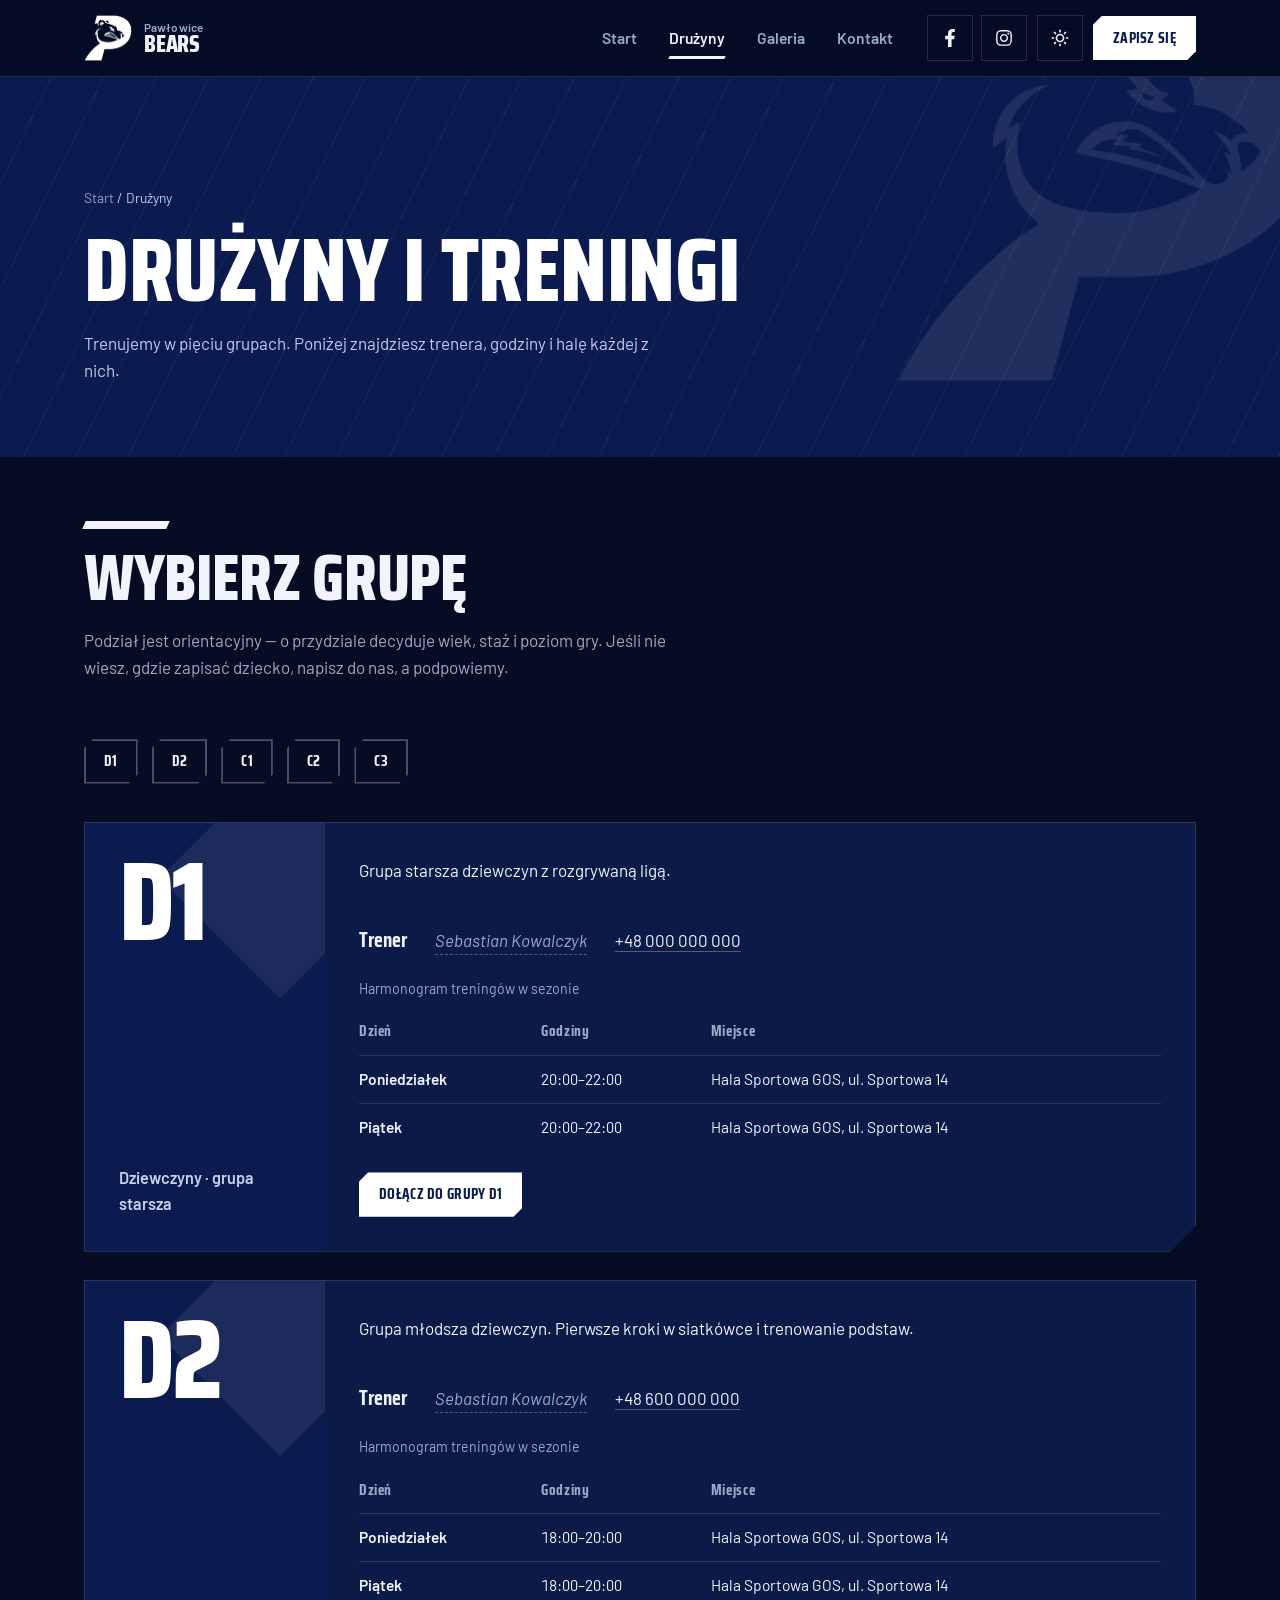
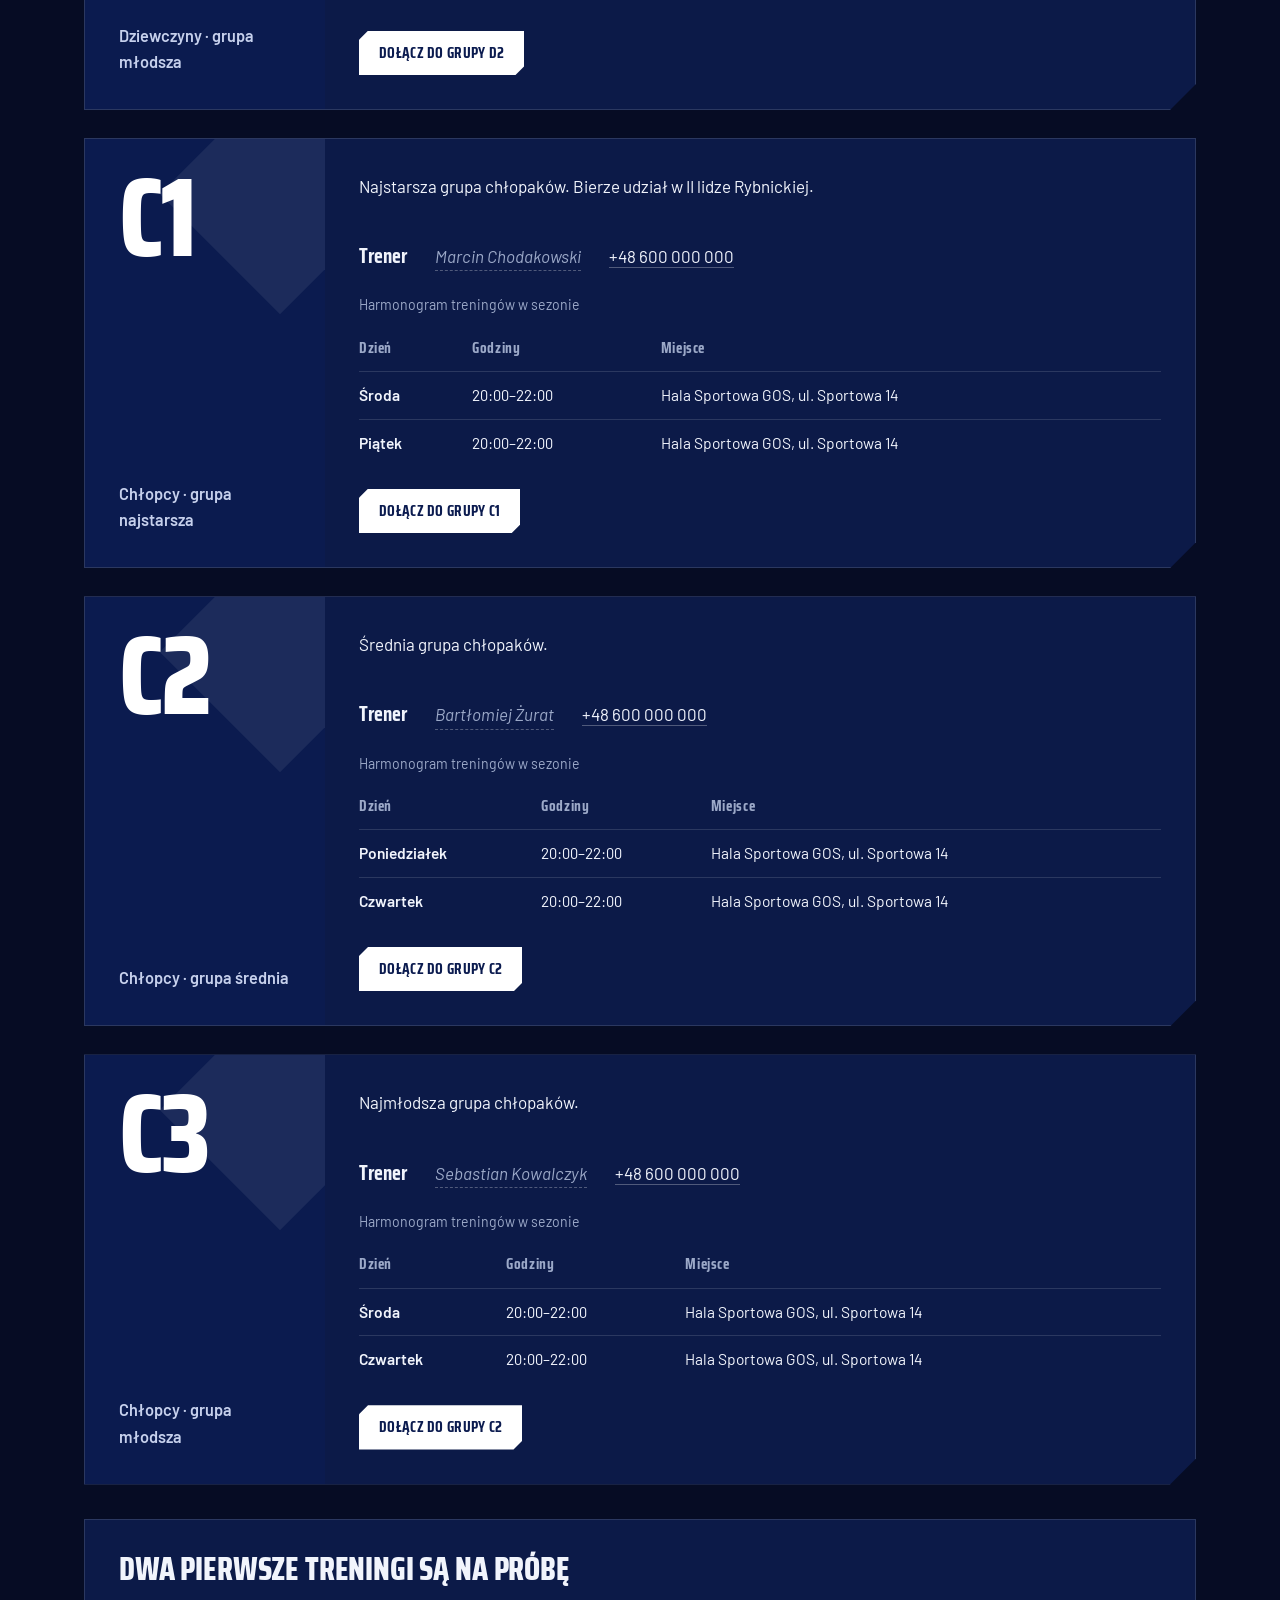
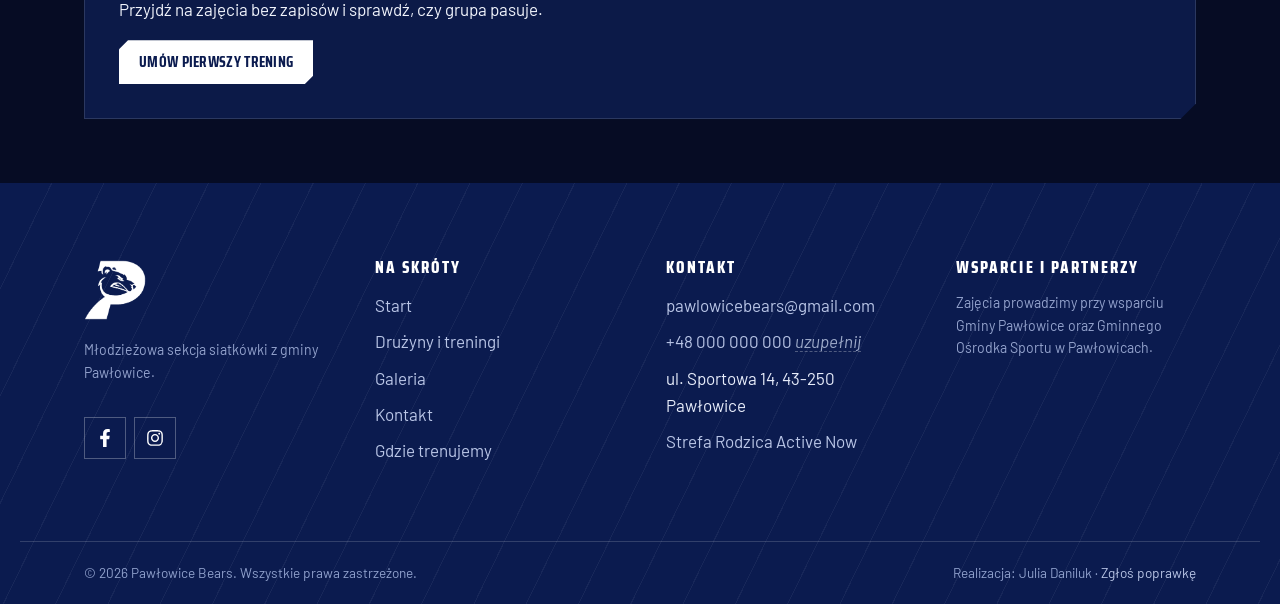
==== commit 5ff84b10: "Modyfikacja strony" ====
--- a/druzyny.html
+++ b/druzyny.html
@@ -35,7 +35,7 @@
       <a href="druzyny.html" aria-current="page">Drużyny</a>
       <a href="galeria.html">Galeria</a>
       <a href="kontakt.html">Kontakt</a>
-      <a class="btn btn--solid btn--sm" href="https://activenow.pl/" target="_blank" rel="noopener">Strefa Rodzica</a>
+      <a class="btn btn--solid btn--sm" href="https://zapisy.activenow.pl/active-world/?utm_source=ig&utm_medium=social&utm_content=link_in_bio&fbclid=PAZXh0bgNhZW0CMTEAcGRvZgJzcnRjBmFwcF9pZA85MzY2MTk3NDMzOTI0NTkAAaftxnZPIZ0MgUsDIxin2jMB_XfLgADrFCtdrrlDBzbyG6CqM4Pr9ECOSQgY2w_aem_5zt8rOBflS5rm9KEEIkvUg" target="_blank" rel="noopener">Zapisz się</a>
     </nav>
 
     <div class="topbar__tools">
@@ -54,7 +54,8 @@
       </button>
 
       <!-- UZUPEŁNIJ: docelowy adres logowania klubu w Active Now -->
-      <a class="btn btn--solid btn--sm" href="https://activenow.pl/" target="_blank" rel="noopener">Strefa Rodzica</a>
+      <a class="btn btn--solid btn--sm" href="https://zapisy.activenow.pl/active-world/?utm_source=ig&utm_medium=social&utm_content=link_in_bio&fbclid=PAZXh0bgNhZW0CMTEAcGRvZgJzcnRjBmFwcF9pZA85MzY2MTk3NDMzOTI0NTkAAaftxnZPIZ0MgUsDIxin2jMB_XfLgADrFCtdrrlDBzbyG6CqM4Pr9ECOSQgY2w_aem_5zt8rOBflS5rm9KEEIkvUg" target="_blank" rel="noopener">Zapisz się</a>
+
 
       <button class="burger" data-burger aria-expanded="false" aria-controls="glowna-nawigacja" aria-label="Menu">
         <span></span>
@@ -70,7 +71,7 @@
   <div class="shell pagehead__in">
     <p class="crumbs"><a href="index.html">Start</a> / Drużyny</p>
     <h1>Drużyny i treningi</h1>
-    <p>Trenujemy w czterech grupach. Poniżej znajdziesz trenera, godziny i halę każdej z nich.</p>
+    <p>Trenujemy w pięciu grupach. Poniżej znajdziesz trenera, godziny i halę każdej z nich.</p>
   </div>
 </section>
 
@@ -87,149 +88,168 @@
       <a class="btn btn--ghost btn--sm" href="#d2">D2</a>
       <a class="btn btn--ghost btn--sm" href="#c1">C1</a>
       <a class="btn btn--ghost btn--sm" href="#c2">C2</a>
+      <a class="btn btn--ghost btn--sm" href="#c3">C3</a>
     </div>
 
 <article class="team" id="d1">
   <div class="team__id">
     <span class="team__code">D1</span>
-    <span class="team__who">Dziewczyny · grupa starsza<small>roczniki 2010–2012</small></span>
-  </div>
-  <div class="team__body">
-    <p>Grupa z regularnymi meczami i turniejami. Pracujemy nad taktyką, ustawieniami i grą na pozycjach.</p>
-
-    <div class="coach">
-      <strong>Trener</strong>
-      <!-- UZUPEŁNIJ: imię i nazwisko oraz dane kontaktowe trenera grupy D1 -->
-      <span class="tbd">Imię i nazwisko</span>
+    <span class="team__who">Dziewczyny · grupa starsza</span>
+  </div>
+  <div class="team__body">
+    <p>Grupa starsza dziewczyn z rozgrywaną ligą.</p>
+
+    <div class="coach">
+      <strong>Trener</strong>
+      <span class="tbd">Sebastian Kowalczyk</span>
+      <a href="tel:+48600000000">+48 000 000 000</a>
+    </div>
+
+    <table class="sched">
+      <caption>Harmonogram treningów w sezonie</caption>
+      <thead>
+        <tr><th scope="col">Dzień</th><th scope="col">Godziny</th><th scope="col">Miejsce</th></tr>
+      </thead>
+      <tbody>
+          <tr><td>Poniedziałek</td><td>20:00–22:00</td><td>Hala Sportowa GOS, ul. Sportowa 14</td></tr>
+          <tr><td>Piątek</td><td>20:00–22:00</td><td>Hala Sportowa GOS, ul. Sportowa 14</td></tr>
+      </tbody>
+    </table>
+
+    <div class="btn-row">
+      <a class="btn btn--solid btn--sm" href="kontakt.html?grupa=D1#zapisy">Dołącz do grupy D1</a>
+    </div>
+  </div>
+</article>
+
+<article class="team" id="d2">
+  <div class="team__id">
+    <span class="team__code">D2</span>
+    <span class="team__who">Dziewczyny · grupa młodsza</span>
+  </div>
+  <div class="team__body">
+    <p>Grupa młodsza dziewczyn. Pierwsze kroki w siatkówce i trenowanie podstaw.</p>
+
+    <div class="coach">
+      <strong>Trener</strong>
+      <span class="tbd">Sebastian Kowalczyk</span>
       <a href="tel:+48600000000">+48 600 000 000</a>
-      <a href="mailto:d1@pawlowicebears.pl">d1@pawlowicebears.pl</a>
-    </div>
-
-    <table class="sched">
-      <caption>Harmonogram treningów w sezonie</caption>
-      <thead>
-        <tr><th scope="col">Dzień</th><th scope="col">Godziny</th><th scope="col">Miejsce</th></tr>
-      </thead>
-      <tbody>
-          <tr><td>Poniedziałek</td><td>17:00–18:30</td><td>Hala Sportowa GOS, ul. Sportowa 14</td></tr>
-          <tr><td>Środa</td><td>17:00–18:30</td><td>Hala Sportowa GOS, ul. Sportowa 14</td></tr>
-          <tr><td>Piątek</td><td>18:00–19:30</td><td>Sala gimnastyczna SP nr 2, ul. Pukowca 4</td></tr>
-      </tbody>
-    </table>
-
-    <div class="btn-row">
-      <a class="btn btn--solid btn--sm" href="kontakt.html?grupa=D1#zapisy">Dołącz do grupy D1</a>
-      <a class="btn btn--ghost btn--sm" href="kontakt.html#hale">Jak dojechać</a>
-    </div>
-  </div>
-</article>
-
-<article class="team" id="d2">
-  <div class="team__id">
-    <span class="team__code">D2</span>
-    <span class="team__who">Dziewczyny · grupa młodsza<small>roczniki 2013–2015</small></span>
-  </div>
-  <div class="team__body">
-    <p>Pierwsze kroki w siatkówce: koordynacja, odbicia sposobem i oburącz, minisiatkówka na małym boisku.</p>
-
-    <div class="coach">
-      <strong>Trener</strong>
-      <!-- UZUPEŁNIJ: imię i nazwisko oraz dane kontaktowe trenera grupy D2 -->
-      <span class="tbd">Imię i nazwisko</span>
+    </div>
+
+    <table class="sched">
+      <caption>Harmonogram treningów w sezonie</caption>
+      <thead>
+        <tr><th scope="col">Dzień</th><th scope="col">Godziny</th><th scope="col">Miejsce</th></tr>
+      </thead>
+      <tbody>
+          <tr><td>Poniedziałek</td><td>18:00–20:00</td><td>Hala Sportowa GOS, ul. Sportowa 14</td></tr>
+          <tr><td>Piątek</td><td>18:00–20:00</td><td>Hala Sportowa GOS, ul. Sportowa 14</td></tr>
+      </tbody>
+    </table>
+
+    <div class="btn-row">
+      <a class="btn btn--solid btn--sm" href="kontakt.html?grupa=D2#zapisy">Dołącz do grupy D2</a>
+    </div>
+  </div>
+</article>
+
+<article class="team" id="c1">
+  <div class="team__id">
+    <span class="team__code">C1</span>
+    <span class="team__who">Chłopcy · grupa najstarsza</span>
+  </div>
+  <div class="team__body">
+    <p>Najstarsza grupa chłopaków. Bierze udział w II lidze Rybnickiej.</p>
+
+    <div class="coach">
+      <strong>Trener</strong>
+      <span class="tbd">Marcin Chodakowski</span>
       <a href="tel:+48600000000">+48 600 000 000</a>
-      <a href="mailto:d2@pawlowicebears.pl">d2@pawlowicebears.pl</a>
-    </div>
-
-    <table class="sched">
-      <caption>Harmonogram treningów w sezonie</caption>
-      <thead>
-        <tr><th scope="col">Dzień</th><th scope="col">Godziny</th><th scope="col">Miejsce</th></tr>
-      </thead>
-      <tbody>
-          <tr><td>Wtorek</td><td>16:00–17:30</td><td>Sala gimnastyczna SP nr 2, ul. Pukowca 4</td></tr>
-          <tr><td>Czwartek</td><td>16:00–17:30</td><td>Sala gimnastyczna SP nr 2, ul. Pukowca 4</td></tr>
-      </tbody>
-    </table>
-
-    <div class="btn-row">
-      <a class="btn btn--solid btn--sm" href="kontakt.html?grupa=D2#zapisy">Dołącz do grupy D2</a>
-      <a class="btn btn--ghost btn--sm" href="kontakt.html#hale">Jak dojechać</a>
-    </div>
-  </div>
-</article>
-
-<article class="team" id="c1">
-  <div class="team__id">
-    <span class="team__code">C1</span>
-    <span class="team__who">Chłopcy · grupa starsza<small>roczniki 2010–2012</small></span>
-  </div>
-  <div class="team__body">
-    <p>Trening siły, skoczności i gry w pełnym wymiarze. Grupa startuje w rozgrywkach młodzieżowych.</p>
-
-    <div class="coach">
-      <strong>Trener</strong>
-      <!-- UZUPEŁNIJ: imię i nazwisko oraz dane kontaktowe trenera grupy C1 -->
-      <span class="tbd">Imię i nazwisko</span>
+    </div>
+
+    <table class="sched">
+      <caption>Harmonogram treningów w sezonie</caption>
+      <thead>
+        <tr><th scope="col">Dzień</th><th scope="col">Godziny</th><th scope="col">Miejsce</th></tr>
+      </thead>
+      <tbody>
+          <tr><td>Środa</td><td>20:00–22:00</td><td>Hala Sportowa GOS, ul. Sportowa 14</td></tr>
+          <tr><td>Piątek</td><td>20:00–22:00</td><td>Hala Sportowa GOS, ul. Sportowa 14</td></tr>
+      </tbody>
+    </table>
+
+    <div class="btn-row">
+      <a class="btn btn--solid btn--sm" href="kontakt.html?grupa=C1#zapisy">Dołącz do grupy C1</a>
+    </div>
+  </div>
+</article>
+
+<article class="team" id="c2">
+  <div class="team__id">
+    <span class="team__code">C2</span>
+    <span class="team__who">Chłopcy · grupa średnia</span>
+  </div>
+  <div class="team__body">
+    <p>Średnia grupa chłopaków.</p>
+
+    <div class="coach">
+      <strong>Trener</strong>
+      <span class="tbd">Bartłomiej Żurat</span>
       <a href="tel:+48600000000">+48 600 000 000</a>
-      <a href="mailto:c1@pawlowicebears.pl">c1@pawlowicebears.pl</a>
-    </div>
-
-    <table class="sched">
-      <caption>Harmonogram treningów w sezonie</caption>
-      <thead>
-        <tr><th scope="col">Dzień</th><th scope="col">Godziny</th><th scope="col">Miejsce</th></tr>
-      </thead>
-      <tbody>
-          <tr><td>Poniedziałek</td><td>18:30–20:00</td><td>Hala Sportowa GOS, ul. Sportowa 14</td></tr>
-          <tr><td>Środa</td><td>18:30–20:00</td><td>Hala Sportowa GOS, ul. Sportowa 14</td></tr>
-          <tr><td>Piątek</td><td>19:30–21:00</td><td>Hala Sportowa GOS, ul. Sportowa 14</td></tr>
-      </tbody>
-    </table>
-
-    <div class="btn-row">
-      <a class="btn btn--solid btn--sm" href="kontakt.html?grupa=C1#zapisy">Dołącz do grupy C1</a>
-      <a class="btn btn--ghost btn--sm" href="kontakt.html#hale">Jak dojechać</a>
-    </div>
-  </div>
-</article>
-
-<article class="team" id="c2">
-  <div class="team__id">
-    <span class="team__code">C2</span>
-    <span class="team__who">Chłopcy · grupa młodsza<small>roczniki 2013–2015</small></span>
-  </div>
-  <div class="team__body">
-    <p>Zabawa piłką, ogólny rozwój ruchowy i podstawy techniki. Bez presji wyniku, z naciskiem na frajdę z gry.</p>
+    </div>
+
+    <table class="sched">
+      <caption>Harmonogram treningów w sezonie</caption>
+      <thead>
+        <tr><th scope="col">Dzień</th><th scope="col">Godziny</th><th scope="col">Miejsce</th></tr>
+      </thead>
+      <tbody>
+          <tr><td>Poniedziałek</td><td>20:00–22:00</td><td>Hala Sportowa GOS, ul. Sportowa 14</td></tr>
+          <tr><td>Czwartek</td><td>20:00–22:00</td><td>Hala Sportowa GOS, ul. Sportowa 14</td></tr>
+      </tbody>
+    </table>
+
+    <div class="btn-row">
+      <a class="btn btn--solid btn--sm" href="kontakt.html?grupa=C2#zapisy">Dołącz do grupy C2</a>
+    </div>
+  </div>
+</article>
+
+<article class="team" id="c3">
+  <div class="team__id">
+    <span class="team__code">C3</span>
+    <span class="team__who">Chłopcy · grupa młodsza</span>
+  </div>
+  <div class="team__body">
+    <p>Najmłodsza grupa chłopaków.</p>
 
     <div class="coach">
       <strong>Trener</strong>
       <!-- UZUPEŁNIJ: imię i nazwisko oraz dane kontaktowe trenera grupy C2 -->
-      <span class="tbd">Imię i nazwisko</span>
+      <span class="tbd">Sebastian Kowalczyk</span>
       <a href="tel:+48600000000">+48 600 000 000</a>
-      <a href="mailto:c2@pawlowicebears.pl">c2@pawlowicebears.pl</a>
-    </div>
-
-    <table class="sched">
-      <caption>Harmonogram treningów w sezonie</caption>
-      <thead>
-        <tr><th scope="col">Dzień</th><th scope="col">Godziny</th><th scope="col">Miejsce</th></tr>
-      </thead>
-      <tbody>
-          <tr><td>Wtorek</td><td>17:30–19:00</td><td>Sala gimnastyczna ZSO, ul. Pukowca 5</td></tr>
-          <tr><td>Czwartek</td><td>17:30–19:00</td><td>Sala gimnastyczna ZSO, ul. Pukowca 5</td></tr>
+    </div>
+
+    <table class="sched">
+      <caption>Harmonogram treningów w sezonie</caption>
+      <thead>
+        <tr><th scope="col">Dzień</th><th scope="col">Godziny</th><th scope="col">Miejsce</th></tr>
+      </thead>
+      <tbody>
+          <tr><td>Środa</td><td>20:00–22:00</td><td>Hala Sportowa GOS, ul. Sportowa 14</td></tr>
+          <tr><td>Czwartek</td><td>20:00–22:00</td><td>Hala Sportowa GOS, ul. Sportowa 14</td></tr>
       </tbody>
     </table>
 
     <div class="btn-row">
       <a class="btn btn--solid btn--sm" href="kontakt.html?grupa=C2#zapisy">Dołącz do grupy C2</a>
-      <a class="btn btn--ghost btn--sm" href="kontakt.html#hale">Jak dojechać</a>
     </div>
   </div>
 </article>
 
     <div class="card" style="margin-top:34px">
-      <h3>Pierwszy trening jest na próbę</h3>
-      <p>Przyjdź na zajęcia bez zapisów i sprawdź, czy grupa pasuje. Potrzebne są tylko buty na zmianę, wygodny strój i bidon. Resztę sprzętu zapewnia klub.</p>
+      <h3>Dwa pierwsze treningi są na próbę</h3>
+      <p>Przyjdź na zajęcia bez zapisów i sprawdź, czy grupa pasuje.</p>
       <div class="btn-row" style="margin-top:6px">
         <a class="btn btn--solid btn--sm" href="kontakt.html#zapisy">Umów pierwszy trening</a>
       </div>
@@ -243,7 +263,7 @@
   <div class="shell foot__in">
     <div class="foot__brand">
       <img src="assets/logo-white.png" alt="Logo Pawłowice Bears" width="62" height="60">
-      <p class="foot__note">Młodzieżowa sekcja siatkówki z gminy Pawłowice.<br>Cztery grupy treningowe, dziewczyny i chłopcy, rocznik po roczniku.</p>
+      <p class="foot__note">Młodzieżowa sekcja siatkówki z gminy Pawłowice.</p>
       <div class="socials">
         <a href="https://www.facebook.com/pawlowicebears" aria-label="Facebook klubu" target="_blank" rel="noopener"><svg viewBox="0 0 320 512" aria-hidden="true"><path d="M279.14 288l14.22-92.66h-88.91v-60.13c0-25.35 12.42-50.06 52.24-50.06h40.42V6.26S260.43 0 225.36 0c-73.22 0-121.08 44.38-121.08 124.72v70.62H22.89V288h81.39v224h100.17V288z"/></svg></a>
         <a href="https://www.instagram.com/pawlowicebears" aria-label="Instagram klubu" target="_blank" rel="noopener"><svg viewBox="0 0 448 512" aria-hidden="true"><path d="M224.1 141c-63.6 0-114.9 51.3-114.9 114.9s51.3 114.9 114.9 114.9S339 319.5 339 255.9 287.7 141 224.1 141zm0 189.6c-41.1 0-74.7-33.5-74.7-74.7s33.5-74.7 74.7-74.7 74.7 33.5 74.7 74.7-33.6 74.7-74.7 74.7zm146.4-194.3c0 14.9-12 26.8-26.8 26.8-14.9 0-26.8-12-26.8-26.8s12-26.8 26.8-26.8 26.8 12 26.8 26.8zm76.1 27.2c-1.7-35.9-9.9-67.7-36.2-93.9-26.2-26.2-58-34.4-93.9-36.2-37-2.1-147.9-2.1-184.9 0-35.8 1.7-67.6 9.9-93.9 36.1s-34.4 58-36.2 93.9-2.1 147.9 0 184.9c1.7 35.9 9.9 67.7 36.2 93.9s58 34.4 93.9 36.2c37 2.1 147.9 2.1 184.9 0 35.9-1.7 67.7-9.9 93.9-36.226.2-26.2 34.4-58 36.2-93.9 2.1-37 2.1-147.8 0-184.8zM398.8 388c-7.8 19.6-22.9 34.7-42.6 42.6-29.5 11.7-99.5 9-132.1 9s-102.7 2.6-132.1-9c-19.6-7.8-34.7-22.9-42.6-42.6-11.7-29.5-9-99.5-9-132.1s-2.6-102.7 9-132.1c7.8-19.6 22.9-34.7 42.6-42.6 29.5-11.7 99.5-9 132.1-9s102.7-2.6 132.1 9c19.6 7.8 34.7 22.9 42.6 42.6 11.7 29.5 9 99.5 9 132.1s2.7 102.7-9 132.1z"/></svg></a>
@@ -264,10 +284,10 @@
     <div>
       <h4>Kontakt</h4>
       <ul>
-        <li><a href="mailto:kontakt@pawlowicebears.pl">kontakt@pawlowicebears.pl</a></li>
-        <li><a href="tel:+48600000000">+48 600 000 000</a> <span class="tbd">uzupełnij</span></li>
+        <li><a href="mailto:pawlowicebears@gmail.com">pawlowicebears@gmail.com</a></li>
+        <li><a href="tel:+48600000000">+48 000 000 000</a> <span class="tbd">uzupełnij</span></li>
         <li>ul. Sportowa 14, 43-250 Pawłowice</li>
-        <li><a href="https://activenow.pl/" target="_blank" rel="noopener">Strefa Rodzica Active&nbsp;Now</a></li>
+        <li><a href="https://zapisy.activenow.pl/active-world/?utm_source=ig&utm_medium=social&utm_content=link_in_bio&fbclid=PAZXh0bgNhZW0CMTEAcGRvZgJzcnRjBmFwcF9pZA85MzY2MTk3NDMzOTI0NTkAAacXl40YVq8ZhtvrrlWFvSJD8iHK8AcH4nst-dMcY9a32W_ONciimdixVC66eg_aem_uKOmA6qYqQB3xrMlmNBg-g" target="_blank" rel="noopener">Strefa Rodzica Active&nbsp;Now</a></li>
       </ul>
     </div>
 
@@ -276,13 +296,12 @@
       <p class="foot__note">
         Zajęcia prowadzimy przy wsparciu Gminy Pawłowice oraz Gminnego Ośrodka Sportu w Pawłowicach.
       </p>
-      <p class="foot__note"><span class="tbd">Miejsce na logotypy partnerów i informację o dofinansowaniu</span></p>
     </div>
   </div>
 
   <div class="shell foot__bar">
     <span>© <span data-rok>2026</span> Pawłowice Bears. Wszystkie prawa zastrzeżone.</span>
-    <span>Realizacja: strona klubowa · <a href="kontakt.html">Zgłoś poprawkę</a></span>
+    <span>Realizacja: Julia Daniluk · <a href="kontakt.html">Zgłoś poprawkę</a></span>
   </div>
 </footer>
 
--- a/assets/style.css
+++ b/assets/style.css
@@ -89,7 +89,7 @@
 
 /* --- 3. Pomocnicze ---------------------------------------------- */
 .shell { width: 100%; max-width: var(--maxw); margin-inline: auto; padding-inline: var(--rail); }
-.section { padding-block: clamp(64px, 9vw, 130px); position: relative; }
+.section { padding-block: clamp(64px, 4vw, 130px); position: relative; }
 .section--alt { background: var(--bg-alt); }
 .lede { font-size: clamp(1.05rem, 1.7vw, 1.25rem); color: var(--muted); max-width: 62ch; }
 .muted { color: var(--muted); }
@@ -279,7 +279,38 @@
   text-decoration: none; display: grid; gap: 10px; align-content: start;
   transition: background-color .2s ease;
 }
-.tile:hover { background: var(--panel-2); }
+.tile {
+  position: relative; cursor: pointer;
+  background: var(--panel);
+  padding: clamp(26px, 3vw, 40px) clamp(52px, 6vw, 64px) clamp(26px, 3vw, 40px) clamp(26px, 3vw, 40px);
+  text-decoration: none; display: grid; gap: 10px; align-content: start;
+  transition: background-color .2s ease, transform .2s ease, box-shadow .2s ease, z-index 0s;
+}
+/* pasek u góry, wypełnia się przy najechaniu/fokusie — sygnał "to jest przycisk" */
+.tile::before {
+  content: ""; position: absolute; left: 0; top: 0; height: 4px; width: 34px;
+  background: var(--line-strong);
+  transition: width .3s cubic-bezier(.3,.8,.3,1), background-color .2s ease;
+}
+/* strzałka w rogu — jednoznaczne wezwanie do kliknięcia */
+.tile::after {
+  content: "→"; position: absolute; right: clamp(20px, 3vw, 30px); bottom: clamp(20px, 3vw, 30px);
+  font-family: var(--display); font-weight: 700; font-size: 1.4rem; line-height: 1;
+  color: var(--muted);
+  transition: transform .25s cubic-bezier(.3,.8,.3,1), color .2s ease;
+}
+.tile:hover,
+.tile:focus-visible {
+  background: var(--panel-2);
+  transform: translateY(-4px);
+  box-shadow: var(--shadow);
+  z-index: 2;
+}
+.tile:hover::before,
+.tile:focus-visible::before { width: 100%; background: var(--text); }
+.tile:hover::after,
+.tile:focus-visible::after { transform: translateX(5px); color: var(--text); }
+.tile:focus-visible { outline: none; }
 .tile h3 { font-size: 1.5rem; }
 .tile span { color: var(--muted); font-size: .97rem; }
 .tile b { font-family: var(--display); font-weight: 700; letter-spacing: .04em; font-size: .95rem; }
@@ -397,10 +428,6 @@
 .form-note[hidden] { display: none; }
 
 .activenow { border: 1px solid var(--line-strong); background: var(--panel); padding: clamp(26px, 3.5vw, 46px); display: grid; gap: 20px; }
-.activenow__slot {
-  min-height: 220px; border: 2px dashed var(--line-strong); display: grid; place-items: center;
-  text-align: center; padding: 30px; color: var(--muted);
-}
 
 /* --- 11. Stopka ---------------------------------------------------- */
 .foot { background: var(--navy); color: #E7ECFA; position: relative; overflow: hidden; }
@@ -440,6 +467,7 @@
 .crumbs a { color: #93A2CC; text-decoration: none; }
 .crumbs a:hover { color: #fff; }
 
+
 /* --- 13. Responsywność ---------------------------------------------- */
 @media (max-width: 960px) {
   .team { grid-template-columns: 1fr; }
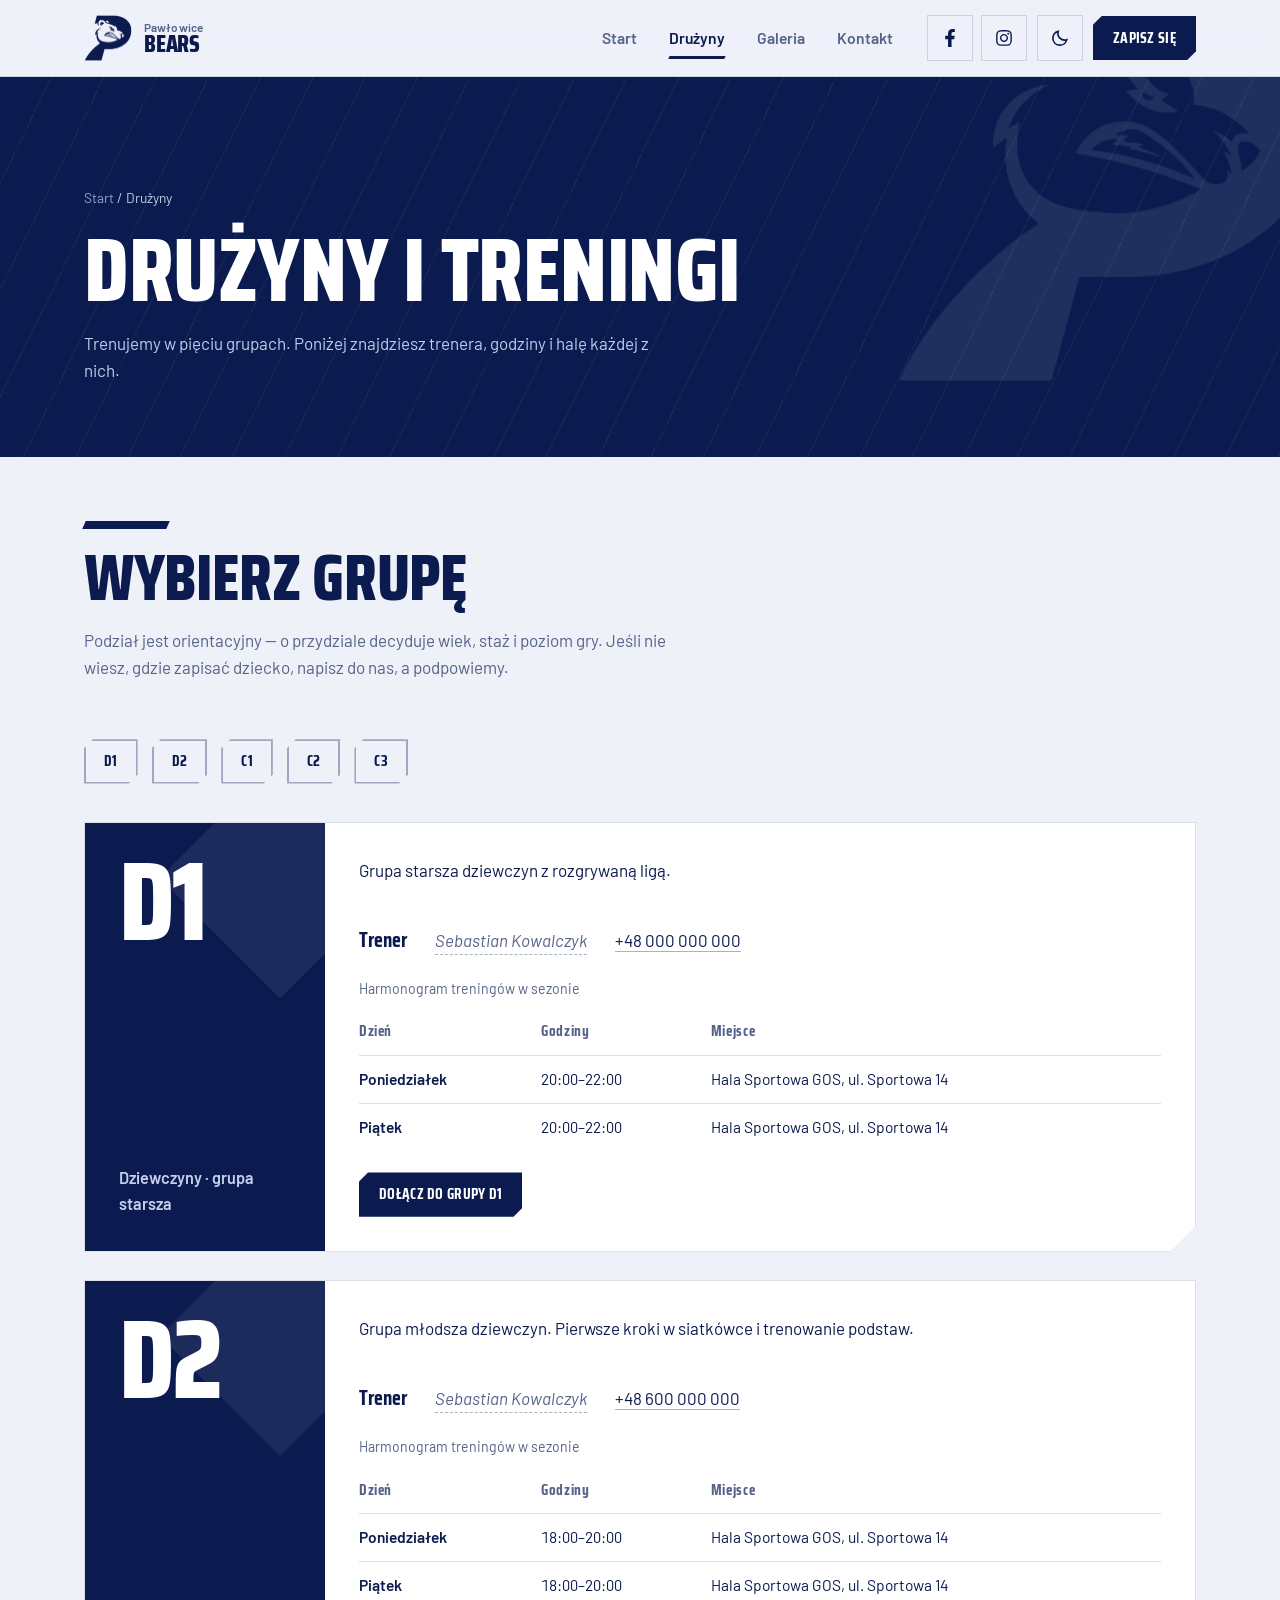
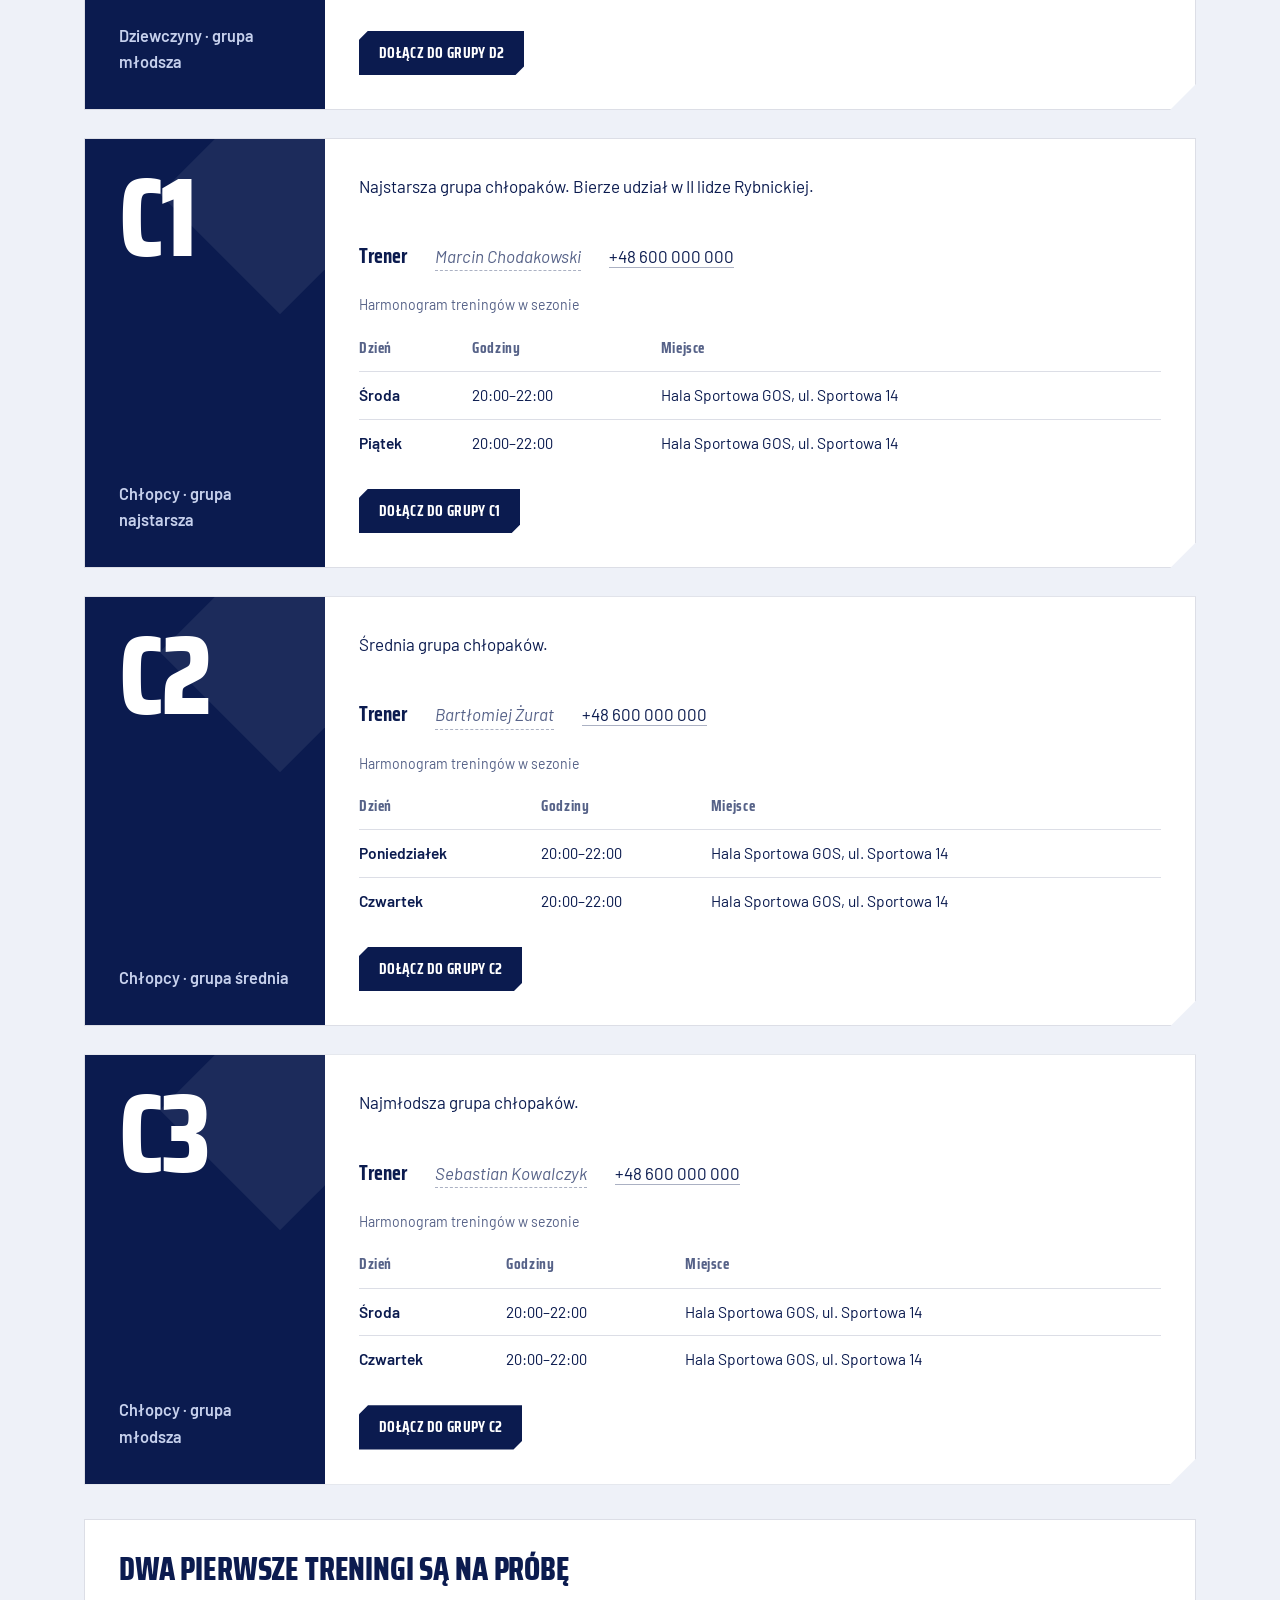
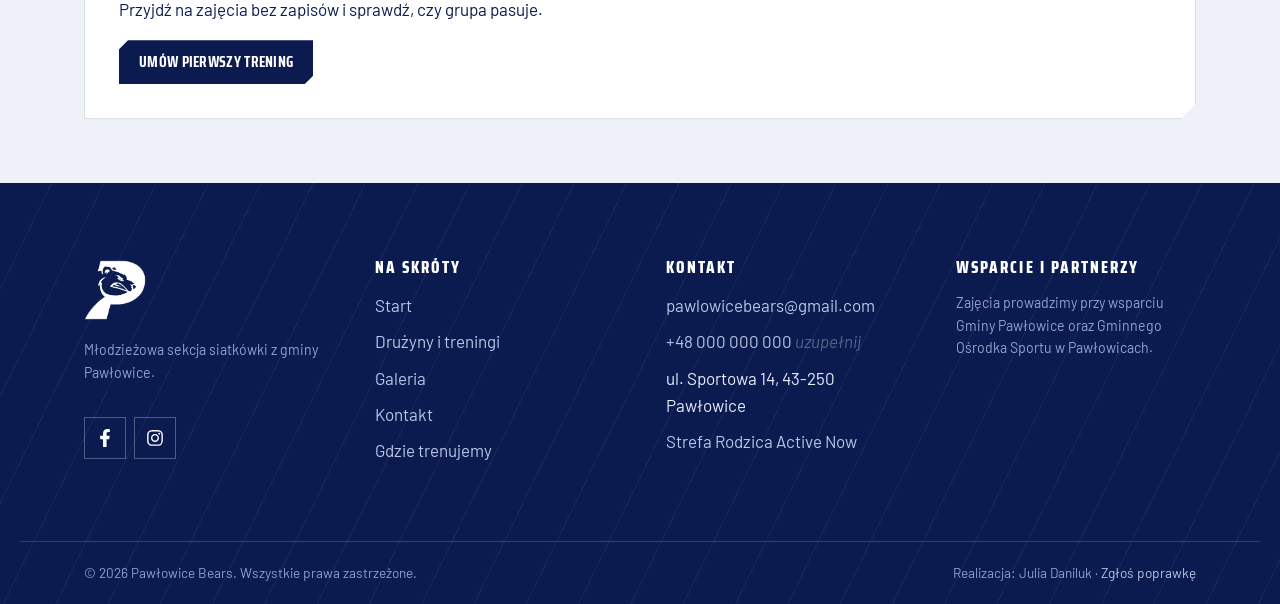
==== commit 916be187: "Poprawka motywu" ====
--- a/druzyny.html
+++ b/druzyny.html
@@ -1,5 +1,5 @@
 <!doctype html>
-<html lang="pl" data-theme="dark">
+<html lang="pl" data-theme="light">
 <head>
 <meta charset="utf-8">
 <meta name="viewport" content="width=device-width, initial-scale=1, viewport-fit=cover">
@@ -12,10 +12,9 @@
 <link href="https://fonts.googleapis.com/css2?family=Saira+Condensed:wght@600;700;800&family=Barlow:wght@400;500;600;700&display=swap" rel="stylesheet">
 <link rel="stylesheet" href="assets/style.css">
 <script>
-  /* motyw ustawiany przed renderem, żeby uniknąć mignięcia */
   try {
     var t = localStorage.getItem('bears-theme');
-    document.documentElement.setAttribute('data-theme', t === 'light' ? 'light' : 'dark');
+    document.documentElement.setAttribute('data-theme', t === 'dark' ? 'dark' : 'light');
   } catch (e) {}
 </script>
 
